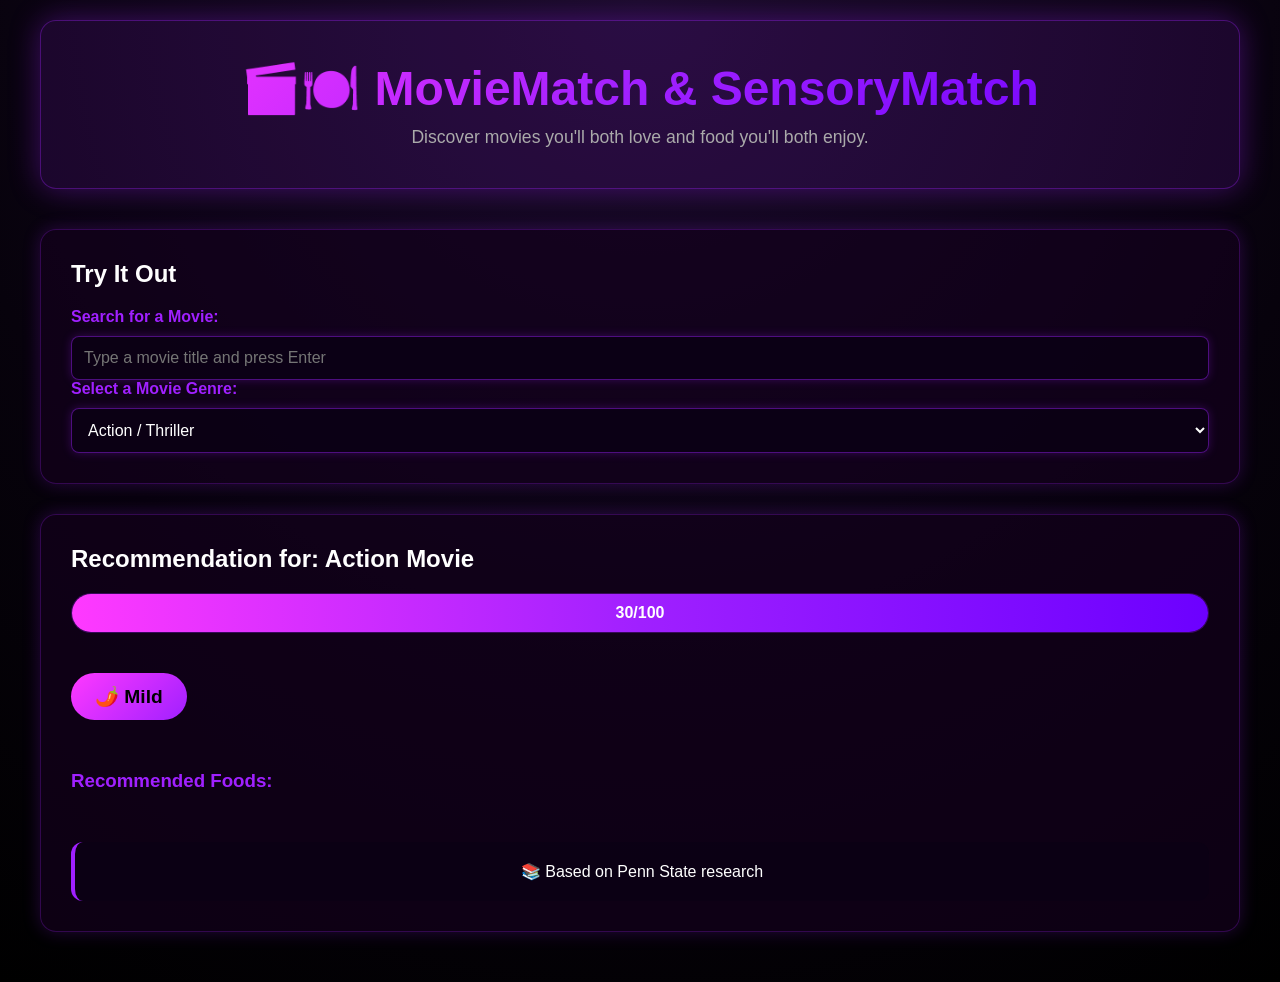
==== index.html @ 36aa2482 "Update index.html" ====
<!DOCTYPE html>
<html lang="en">
<head>
  <meta charset="UTF-8" />
  <meta name="viewport" content="width=device-width, initial-scale=1.0" />
  <title>MovieMatch Food Pairing - Live Demo</title>

  <style>
    :root {
      --accent: #a020ff;
      --accent2: #ff39ff;
      --bg1: #07020c;
      --bg2: #1a0b2a;
    }

    * {
      margin: 0;
      padding: 0;
      box-sizing: border-box;
    }

    body {
      font-family: 'Segoe UI', Tahoma, Geneva, Verdana, sans-serif;
      background: radial-gradient(circle at top, var(--bg2) 0%, var(--bg1) 60%, #000 100%);
      color: #fff;
      padding: 20px;
      min-height: 100vh;
    }

    .container {
      max-width: 1200px;
      margin: 0 auto;
    }

    header {
      text-align: center;
      margin-bottom: 40px;
      padding: 40px 20px;
      background: rgba(160, 32, 255, 0.12);
      border-radius: 16px;
      border: 1px solid rgba(160, 32, 255, 0.35);
      box-shadow: 0 0 30px rgba(160, 32, 255, 0.35);
    }

    h1 {
      font-size: 3rem;
      margin-bottom: 10px;
      background: linear-gradient(135deg, var(--accent2) 0%, var(--accent) 50%, #6c00ff 100%);
      -webkit-background-clip: text;
      -webkit-text-fill-color: transparent;
    }

    .subtitle {
      color: #aaa;
      font-size: 1.1rem;
    }

    .demo-section {
      background: rgba(20, 0, 30, 0.65);
      border-radius: 16px;
      padding: 30px;
      margin-bottom: 30px;
      border: 1px solid rgba(160, 32, 255, 0.25);
      box-shadow: 0 0 18px rgba(160, 32, 255, 0.22);
    }

    label {
      display: block;
      margin-bottom: 10px;
      color: var(--accent);
      font-weight: 600;
    }

    select, input {
      width: 100%;
      padding: 12px;
      background: rgba(10, 0, 20, 0.8);
      border: 1px solid rgba(160, 32, 255, 0.45);
      border-radius: 8px;
      color: #fff;
      font-size: 1rem;
      box-shadow: 0 0 10px rgba(160, 32, 255, 0.25);
    }

    select:focus, input:focus {
      outline: none;
      border-color: var(--accent);
      box-shadow: 0 0 16px rgba(160, 32, 255, 0.35);
    }

    .food-grid {
      display: grid;
      grid-template-columns: repeat(auto-fit, minmax(250px, 1fr));
      gap: 20px;
      margin-top: 20px;
    }

    .food-card {
      background: rgba(10, 0, 20, 0.65);
      padding: 20px;
      border-radius: 12px;
      border: 1px solid rgba(160, 32, 255, 0.35);
    }

    .food-card h3 {
      color: var(--accent);
      font-size: 0.9rem;
      text-transform: uppercase;
      margin-bottom: 12px;
      letter-spacing: 1px;
    }

    .food-card li {
      color: #ddd;
      padding: 8px 0;
      border-bottom: 1px solid rgba(160, 32, 255, 0.15);
    }

    .food-card li:last-child {
      border-bottom: none;
    }

    .arousal-bar-container {
      background: rgba(10, 0, 20, 0.8);
      height: 40px;
      border-radius: 20px;
      overflow: hidden;
      margin: 20px 0;
      border: 1px solid rgba(160, 32, 255, 0.3);
    }

    .arousal-bar {
      height: 100%;
      background: linear-gradient(90deg, var(--accent2) 0%, var(--accent) 50%, #6c00ff 100%);
      transition: width 0.8s;
      display: flex;
      align-items: center;
      justify-content: center;
      font-weight: bold;
    }

    .spice-level {
      display: inline-block;
      padding: 12px 24px;
      background: linear-gradient(135deg, var(--accent2) 0%, var(--accent) 100%);
      color: #000;
      border-radius: 24px;
      font-weight: 700;
      font-size: 1.2rem;
      margin: 20px 0;
    }

    .research-badge {
      background: rgba(10, 0, 20, 0.65);
      padding: 20px;
      border-radius: 12px;
      margin-top: 30px;
      text-align: center;
      border-left: 4px solid var(--accent);
    }

    .research-badge a {
      color: var(--accent);
      text-decoration: none;
      font-weight: 600;
    }
  </style>
</head>

<body>
  <div class="container">
    <header>
      <h1>🎬🍽️ MovieMatch & SensoryMatch</h1>
      <p class="subtitle">Discover movies you'll both love and food you'll both enjoy.</p>
    </header>

    <div class="demo-section">
      <h2 style="margin-bottom: 20px;">Try It Out</h2>

      <div class="movie-input">
        <label>Search for a Movie:</label>
        <input type="text" id="movieSearch" placeholder="Type a movie title and press Enter"
               onkeydown="if (event.key === 'Enter') searchMovie()" />
      </div>

      <div class="movie-input">
        <label>Select a Movie Genre:</label>
        <select id="genreSelect" onchange="updatePairing()">
          <option value="30">Action / Thriller</option>
          <option value="25">Adventure</option>
          <option value="20">Science Fiction</option>
          <option value="15">Comedy</option>
          <option value="10">Fantasy</option>
          <option value="5">Drama</option>
          <option value="0">Romance</option>
        </select>
      </div>
    </div>

    <div class="demo-section">
      <h2 style="margin-bottom: 20px;">Recommendation for: <span id="movieTitle">Action Movie</span></h2>

      <div class="arousal-display">
        <div class="arousal-bar-container">
          <div class="arousal-bar" id="arousalBar">
            <span id="arousalText">30/100</span>
          </div>
        </div>
        <div class="spice-level" id="spiceLevel">🌶️ Mild</div>
      </div>

      <h3 style="margin: 30px 0 20px 0; color: var(--accent);">Recommended Foods:</h3>
      <div class="food-grid" id="foodGrid"></div>

      <div class="research-badge">
        <p>
          📚 Based on Penn State research
        </p>
      </div>
    </div>
  </div>

  <script src="sensoryPairing.js"></script>

  <script>
    async function searchMovie() {
      const query = document.getElementById("movieSearch").value.trim();
      if (!query) return;

      const url = `https://www.omdbapi.com/?t=${encodeURIComponent(query)}&apikey=598543d`;

      try {
        const res = await fetch(url);
        const data = await res.json();

        if (data.Response === "False") {
          alert("Movie not found");
          return;
        }

        const arousalScore = inferArousalFromMovie(data);
        displayPairing(data.Title, arousalScore);
      } catch (err) {
        console.error(err);
        alert("Error fetching movie data (likely CORS / file://). Please run via Live Server.");
        // fallback
        updatePairing();
      }
    }

    function inferArousalFromMovie(movie) {
      let score = 20;
      const genres = movie.Genre || "";

      if (genres.includes("Action")) score += 30;
      if (genres.includes("Thriller")) score += 25;
      if (genres.includes("Horror")) score += 35;
      if (genres.includes("Sci-Fi")) score += 20;
      if (genres.includes("Comedy")) score += 10;
      if (genres.includes("Romance")) score -= 10;
      if (genres.includes("Drama")) score -= 5;

      const rating = parseFloat(movie.imdbRating);
      if (!isNaN(rating)) score += rating * 2;

      return Math.max(0, Math.min(100, Math.round(score)));
    }

    function updatePairing() {
      const genreScore = parseInt(document.getElementById('genreSelect').value);
      const arousalScore = genreScore + Math.floor(Math.random() * 20) + 10;
      displayPairing('Selected Movie', arousalScore);
    }

    function setMovie(title, score) {
      displayPairing(title, score);
    }

    function displayPairing(title, arousalScore) {
      arousalScore = Math.max(0, Math.min(100, arousalScore));
      const pairing = getSensoryPairing(arousalScore);

      document.getElementById('movieTitle').textContent = title;

      const bar = document.getElementById('arousalBar');
      const text = document.getElementById('arousalText');
      bar.style.width = arousalScore + '%';
      text.textContent = arousalScore + '/100';

      document.getElementById('spiceLevel').innerHTML =
        pairing.emoji + ' ' + pairing.name;

      const foodGrid = document.getElementById('foodGrid');
      foodGrid.innerHTML = '';

      for (const [cuisine, dishes] of Object.entries(pairing.cuisines)) {
        const card = document.createElement('div');
        card.className = 'food-card';
        card.innerHTML = `
          <h3>${cuisine}</h3>
          <ul>
            ${dishes.map(dish => `<li>${dish}</li>`).join('')}
          </ul>
        `;
        foodGrid.appendChild(card);
      }
    }

    displayPairing('Action Movie', 30);
  </script>
</body>
</html>
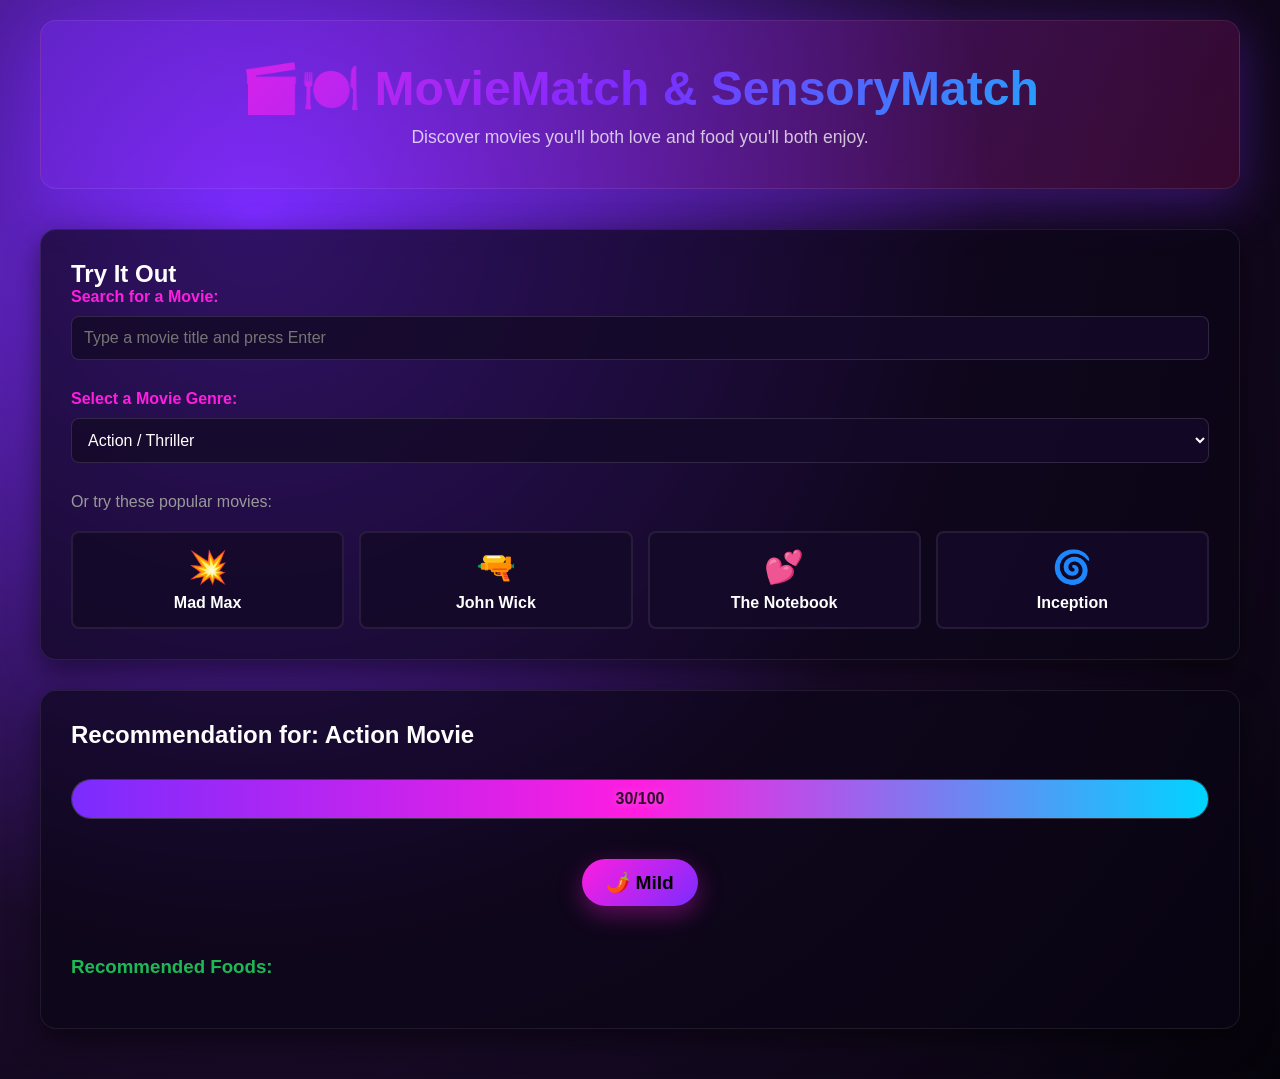
==== commit 586999e4: "Update index.html" ====
--- a/index.html
+++ b/index.html
@@ -1,312 +1,356 @@
 <!DOCTYPE html>
 <html lang="en">
 <head>
-  <meta charset="UTF-8" />
-  <meta name="viewport" content="width=device-width, initial-scale=1.0" />
-  <title>MovieMatch Food Pairing - Live Demo</title>
-
-  <style>
-    :root {
-      --accent: #a020ff;
-      --accent2: #ff39ff;
-      --bg1: #07020c;
-      --bg2: #1a0b2a;
-    }
-
-    * {
-      margin: 0;
-      padding: 0;
-      box-sizing: border-box;
-    }
-
-    body {
-      font-family: 'Segoe UI', Tahoma, Geneva, Verdana, sans-serif;
-      background: radial-gradient(circle at top, var(--bg2) 0%, var(--bg1) 60%, #000 100%);
-      color: #fff;
-      padding: 20px;
-      min-height: 100vh;
-    }
-
-    .container {
-      max-width: 1200px;
-      margin: 0 auto;
-    }
-
-    header {
-      text-align: center;
-      margin-bottom: 40px;
-      padding: 40px 20px;
-      background: rgba(160, 32, 255, 0.12);
-      border-radius: 16px;
-      border: 1px solid rgba(160, 32, 255, 0.35);
-      box-shadow: 0 0 30px rgba(160, 32, 255, 0.35);
-    }
-
-    h1 {
-      font-size: 3rem;
-      margin-bottom: 10px;
-      background: linear-gradient(135deg, var(--accent2) 0%, var(--accent) 50%, #6c00ff 100%);
-      -webkit-background-clip: text;
-      -webkit-text-fill-color: transparent;
-    }
-
-    .subtitle {
-      color: #aaa;
-      font-size: 1.1rem;
-    }
-
-    .demo-section {
-      background: rgba(20, 0, 30, 0.65);
-      border-radius: 16px;
-      padding: 30px;
-      margin-bottom: 30px;
-      border: 1px solid rgba(160, 32, 255, 0.25);
-      box-shadow: 0 0 18px rgba(160, 32, 255, 0.22);
-    }
-
-    label {
-      display: block;
-      margin-bottom: 10px;
-      color: var(--accent);
-      font-weight: 600;
-    }
-
-    select, input {
-      width: 100%;
-      padding: 12px;
-      background: rgba(10, 0, 20, 0.8);
-      border: 1px solid rgba(160, 32, 255, 0.45);
-      border-radius: 8px;
-      color: #fff;
-      font-size: 1rem;
-      box-shadow: 0 0 10px rgba(160, 32, 255, 0.25);
-    }
-
-    select:focus, input:focus {
-      outline: none;
-      border-color: var(--accent);
-      box-shadow: 0 0 16px rgba(160, 32, 255, 0.35);
-    }
-
-    .food-grid {
-      display: grid;
-      grid-template-columns: repeat(auto-fit, minmax(250px, 1fr));
-      gap: 20px;
-      margin-top: 20px;
-    }
-
-    .food-card {
-      background: rgba(10, 0, 20, 0.65);
-      padding: 20px;
-      border-radius: 12px;
-      border: 1px solid rgba(160, 32, 255, 0.35);
-    }
-
-    .food-card h3 {
-      color: var(--accent);
-      font-size: 0.9rem;
-      text-transform: uppercase;
-      margin-bottom: 12px;
-      letter-spacing: 1px;
-    }
-
-    .food-card li {
-      color: #ddd;
-      padding: 8px 0;
-      border-bottom: 1px solid rgba(160, 32, 255, 0.15);
-    }
-
-    .food-card li:last-child {
-      border-bottom: none;
-    }
-
-    .arousal-bar-container {
-      background: rgba(10, 0, 20, 0.8);
-      height: 40px;
-      border-radius: 20px;
-      overflow: hidden;
-      margin: 20px 0;
-      border: 1px solid rgba(160, 32, 255, 0.3);
-    }
-
-    .arousal-bar {
-      height: 100%;
-      background: linear-gradient(90deg, var(--accent2) 0%, var(--accent) 50%, #6c00ff 100%);
-      transition: width 0.8s;
-      display: flex;
-      align-items: center;
-      justify-content: center;
-      font-weight: bold;
-    }
-
-    .spice-level {
-      display: inline-block;
-      padding: 12px 24px;
-      background: linear-gradient(135deg, var(--accent2) 0%, var(--accent) 100%);
-      color: #000;
-      border-radius: 24px;
-      font-weight: 700;
-      font-size: 1.2rem;
-      margin: 20px 0;
-    }
-
-    .research-badge {
-      background: rgba(10, 0, 20, 0.65);
-      padding: 20px;
-      border-radius: 12px;
-      margin-top: 30px;
-      text-align: center;
-      border-left: 4px solid var(--accent);
-    }
-
-    .research-badge a {
-      color: var(--accent);
-      text-decoration: none;
-      font-weight: 600;
-    }
-  </style>
+<meta charset="UTF-8">
+<meta name="viewport" content="width=device-width, initial-scale=1.0">
+<title>MovieMatch Food Pairing - Live Demo</title>
+<style>
+* {
+  margin: 0;
+  padding: 0;
+  box-sizing: border-box;
+}
+
+body {
+  font-family: 'Segoe UI', Tahoma, Geneva, Verdana, sans-serif;
+  background: radial-gradient(circle at 20% 20%, #7b2cff 0%, #1a0b2a 55%, #05030a 100%);
+  color: #fff;
+  padding: 20px;
+  min-height: 100vh;
+}
+
+.container {
+  max-width: 1200px;
+  margin: 0 auto;
+}
+
+header {
+  text-align: center;
+  margin-bottom: 40px;
+  padding: 40px 20px;
+  background: linear-gradient(135deg, rgba(123, 44, 255, 0.35), rgba(255, 20, 147, 0.15));
+  border-radius: 16px;
+  border: 1px solid rgba(255, 255, 255, 0.08);
+  box-shadow: 0 12px 50px rgba(123, 44, 255, 0.35);
+}
+
+h1 {
+  font-size: 3rem;
+  margin-bottom: 10px;
+  background: linear-gradient(135deg, #ff1de0 0%, #7b2cff 50%, #00d4ff 100%);
+  -webkit-background-clip: text;
+  -webkit-text-fill-color: transparent;
+  background-clip: text;
+}
+
+.subtitle {
+  color: rgba(255, 255, 255, 0.75);
+  font-size: 1.1rem;
+}
+
+.demo-section {
+  background: rgba(10, 5, 20, 0.65);
+  border-radius: 16px;
+  padding: 30px;
+  margin-bottom: 30px;
+  border: 1px solid rgba(255, 255, 255, 0.08);
+  box-shadow: 0 10px 30px rgba(0, 0, 0, 0.5);
+}
+
+.movie-input {
+  margin-bottom: 30px;
+}
+
+label {
+  display: block;
+  margin-bottom: 10px;
+  color: #ff1de0;
+  font-weight: 700;
+}
+
+select, input {
+  width: 100%;
+  padding: 12px;
+  background: rgba(20, 10, 40, 0.85);
+  border: 1px solid rgba(255, 255, 255, 0.12);
+  border-radius: 8px;
+  color: #fff;
+  font-size: 1rem;
+  outline: none;
+}
+
+select:focus, input:focus {
+  border-color: #ff1de0;
+  box-shadow: 0 0 12px rgba(255, 29, 224, 0.45);
+}
+
+.arousal-display {
+  margin: 30px 0;
+  text-align: center;
+}
+
+.arousal-bar-container {
+  background: rgba(255, 255, 255, 0.08);
+  height: 40px;
+  border-radius: 20px;
+  overflow: hidden;
+  margin: 20px 0;
+  border: 1px solid rgba(255, 255, 255, 0.12);
+}
+
+.arousal-bar {
+  height: 100%;
+  background: linear-gradient(90deg, #7b2cff 0%, #ff1de0 50%, #00d4ff 100%);
+  transition: width 0.8s cubic-bezier(0.4, 0, 0.2, 1);
+  display: flex;
+  align-items: center;
+  justify-content: center;
+  font-weight: bold;
+  color: rgba(0, 0, 0, 0.8);
+  text-shadow: 0 0 10px rgba(255, 255, 255, 0.25);
+}
+
+.spice-level {
+  display: inline-block;
+  padding: 12px 24px;
+  background: linear-gradient(135deg, #ff1de0 0%, #7b2cff 100%);
+  color: #000;
+  border-radius: 24px;
+  font-weight: 800;
+  font-size: 1.2rem;
+  margin: 20px 0;
+  box-shadow: 0 8px 25px rgba(255, 29, 224, 0.35);
+}
+
+.food-grid {
+  display: grid;
+  grid-template-columns: repeat(auto-fit, minmax(250px, 1fr));
+  gap: 20px;
+  margin-top: 20px;
+}
+
+.food-card {
+  background: rgba(20, 10, 40, 0.85);
+  padding: 20px;
+  border-radius: 12px;
+  border: 1px solid rgba(255, 255, 255, 0.12);
+  transition: transform 0.2s, border-color 0.2s, box-shadow 0.2s;
+}
+
+.food-card:hover {
+  transform: translateY(-4px);
+  border-color: #ff1de0;
+  box-shadow: 0 10px 30px rgba(255, 29, 224, 0.25);
+}
+
+.food-card h3 {
+  color: #ff1de0;
+  font-size: 0.9rem;
+  text-transform: uppercase;
+  margin-bottom: 12px;
+  letter-spacing: 1px;
+}
+
+.food-card li {
+  padding: 8px 0;
+  border-bottom: 1px solid rgba(255, 255, 255, 0.08);
+  color: #ddd;
+}
+
+.food-card li:last-child {
+  border-bottom: none;
+}
+
+.research-badge {
+  background: rgba(20, 10, 40, 0.75);
+  padding: 20px;
+  border-radius: 12px;
+  margin-top: 30px;
+  text-align: center;
+  border-left: 4px solid #ff1de0;
+}
+
+.research-badge p {
+  color: rgba(255, 255, 255, 0.75);
+  font-size: 0.9rem;
+  font-style: italic;
+}
+
+.research-badge a {
+  color: #00d4ff;
+  text-decoration: none;
+  font-weight: 700;
+}
+
+.research-badge a:hover {
+  text-decoration: underline;
+}
+
+.example-movies {
+  display: grid;
+  grid-template-columns: repeat(auto-fit, minmax(150px, 1fr));
+  gap: 15px;
+  margin-top: 20px;
+}
+
+.example-movie {
+  background: rgba(20, 10, 40, 0.85);
+  padding: 15px;
+  border-radius: 8px;
+  text-align: center;
+  cursor: pointer;
+  transition: all 0.2s;
+  border: 2px solid rgba(255, 255, 255, 0.08);
+}
+
+.example-movie:hover {
+  border-color: #ff1de0;
+  transform: scale(1.05);
+}
+
+.example-movie .emoji {
+  font-size: 2rem;
+  display: block;
+  margin-bottom: 8px;
+}
+
+@media (max-width: 768px) {
+  h1 {
+    font-size: 2rem;
+  }
+  .food-grid {
+    grid-template-columns: 1fr;
+  }
+}
+
+</style>
 </head>
-
 <body>
-  <div class="container">
-    <header>
-      <h1>🎬🍽️ MovieMatch & SensoryMatch</h1>
-      <p class="subtitle">Discover movies you'll both love and food you'll both enjoy.</p>
-    </header>
-
-    <div class="demo-section">
-      <h2 style="margin-bottom: 20px;">Try It Out</h2>
-
-      <div class="movie-input">
-        <label>Search for a Movie:</label>
-        <input type="text" id="movieSearch" placeholder="Type a movie title and press Enter"
-               onkeydown="if (event.key === 'Enter') searchMovie()" />
-      </div>
-
-      <div class="movie-input">
-        <label>Select a Movie Genre:</label>
-        <select id="genreSelect" onchange="updatePairing()">
-          <option value="30">Action / Thriller</option>
-          <option value="25">Adventure</option>
-          <option value="20">Science Fiction</option>
-          <option value="15">Comedy</option>
-          <option value="10">Fantasy</option>
-          <option value="5">Drama</option>
-          <option value="0">Romance</option>
-        </select>
-      </div>
+<div class="container">
+  <header>
+    <h1>🎬🍽️ MovieMatch & SensoryMatch</h1>
+    <p class="subtitle">Discover movies you'll both love and food you'll both enjoy.</p>
+  </header>
+
+  <div class="demo-section">
+    <h2>Try It Out</h2>
+
+    <!-- MOVIE SEARCH -->
+    <div class="movie-input">
+      <label>Search for a Movie:</label>
+      <input type="text" id="movieSearch"
+        placeholder="Type a movie title and press Enter"
+        onkeydown="if (event.key === 'Enter') searchMovie()"
+      />
     </div>
 
-    <div class="demo-section">
-      <h2 style="margin-bottom: 20px;">Recommendation for: <span id="movieTitle">Action Movie</span></h2>
-
-      <div class="arousal-display">
-        <div class="arousal-bar-container">
-          <div class="arousal-bar" id="arousalBar">
-            <span id="arousalText">30/100</span>
-          </div>
-        </div>
-        <div class="spice-level" id="spiceLevel">🌶️ Mild</div>
-      </div>
-
-      <h3 style="margin: 30px 0 20px 0; color: var(--accent);">Recommended Foods:</h3>
-      <div class="food-grid" id="foodGrid"></div>
-
-      <div class="research-badge">
-        <p>
-          📚 Based on Penn State research
-        </p>
+    <div class="movie-input">
+      <label>Select a Movie Genre:</label>
+      <select id="genreSelect" onchange="updatePairing()">
+        <option value="30">Action / Thriller</option>
+        <option value="25">Adventure</option>
+        <option value="20">Science Fiction</option>
+        <option value="15">Comedy</option>
+        <option value="10">Fantasy</option>
+        <option value="5">Drama</option>
+        <option value="0">Romance</option>
+      </select>
+    </div>
+
+    <p style="color:#999;">Or try these popular movies:</p>
+    <div class="example-movies">
+      <div class="example-movie" onclick="setMovie('Mad Max: Fury Road', 92)">
+        <span class="emoji">💥</span><strong>Mad Max</strong>
+      </div>
+      <div class="example-movie" onclick="setMovie('John Wick', 82)">
+        <span class="emoji">🔫</span><strong>John Wick</strong>
+      </div>
+      <div class="example-movie" onclick="setMovie('The Notebook', 8)">
+        <span class="emoji">💕</span><strong>The Notebook</strong>
+      </div>
+      <div class="example-movie" onclick="setMovie('Inception', 65)">
+        <span class="emoji">🌀</span><strong>Inception</strong>
       </div>
     </div>
   </div>
 
-  <script src="sensoryPairing.js"></script>
-
-  <script>
-    async function searchMovie() {
-      const query = document.getElementById("movieSearch").value.trim();
-      if (!query) return;
-
-      const url = `https://www.omdbapi.com/?t=${encodeURIComponent(query)}&apikey=598543d`;
-
-      try {
-        const res = await fetch(url);
-        const data = await res.json();
-
-        if (data.Response === "False") {
-          alert("Movie not found");
-          return;
-        }
-
-        const arousalScore = inferArousalFromMovie(data);
-        displayPairing(data.Title, arousalScore);
-      } catch (err) {
-        console.error(err);
-        alert("Error fetching movie data (likely CORS / file://). Please run via Live Server.");
-        // fallback
-        updatePairing();
-      }
+  <div class="demo-section">
+    <h2>Recommendation for: <span id="movieTitle">Action Movie</span></h2>
+
+    <div class="arousal-display">
+      <div class="arousal-bar-container">
+        <div class="arousal-bar" id="arousalBar">
+          <span id="arousalText">30/100</span>
+        </div>
+      </div>
+      <div class="spice-level" id="spiceLevel">🌶️ Mild</div>
+    </div>
+
+    <h3 style="color:#1DB954;">Recommended Foods:</h3>
+    <div class="food-grid" id="foodGrid"></div>
+  </div>
+</div>
+
+<!-- Sensory Logic -->
+<script src="sensoryPairing.js"></script>
+
+<script>
+const API_KEY = "598543d";
+
+async function searchMovie() {
+  const query = document.getElementById("movieSearch").value.trim();
+  if (!query) return;
+
+  const url = `https://www.omdbapi.com/?t=${encodeURIComponent(query)}&apikey=${API_KEY}`;
+
+  try {
+    const res = await fetch(url);
+    const data = await res.json();
+
+    if (data.Response === "False") {
+      alert("Movie not found");
+      return;
     }
 
-    function inferArousalFromMovie(movie) {
-      let score = 20;
-      const genres = movie.Genre || "";
-
-      if (genres.includes("Action")) score += 30;
-      if (genres.includes("Thriller")) score += 25;
-      if (genres.includes("Horror")) score += 35;
-      if (genres.includes("Sci-Fi")) score += 20;
-      if (genres.includes("Comedy")) score += 10;
-      if (genres.includes("Romance")) score -= 10;
-      if (genres.includes("Drama")) score -= 5;
-
-      const rating = parseFloat(movie.imdbRating);
-      if (!isNaN(rating)) score += rating * 2;
-
-      return Math.max(0, Math.min(100, Math.round(score)));
-    }
-
-    function updatePairing() {
-      const genreScore = parseInt(document.getElementById('genreSelect').value);
-      const arousalScore = genreScore + Math.floor(Math.random() * 20) + 10;
-      displayPairing('Selected Movie', arousalScore);
-    }
-
-    function setMovie(title, score) {
-      displayPairing(title, score);
-    }
-
-    function displayPairing(title, arousalScore) {
-      arousalScore = Math.max(0, Math.min(100, arousalScore));
-      const pairing = getSensoryPairing(arousalScore);
-
-      document.getElementById('movieTitle').textContent = title;
-
-      const bar = document.getElementById('arousalBar');
-      const text = document.getElementById('arousalText');
-      bar.style.width = arousalScore + '%';
-      text.textContent = arousalScore + '/100';
-
-      document.getElementById('spiceLevel').innerHTML =
-        pairing.emoji + ' ' + pairing.name;
-
-      const foodGrid = document.getElementById('foodGrid');
-      foodGrid.innerHTML = '';
-
-      for (const [cuisine, dishes] of Object.entries(pairing.cuisines)) {
-        const card = document.createElement('div');
-        card.className = 'food-card';
-        card.innerHTML = `
-          <h3>${cuisine}</h3>
-          <ul>
-            ${dishes.map(dish => `<li>${dish}</li>`).join('')}
-          </ul>
-        `;
-        foodGrid.appendChild(card);
-      }
-    }
-
-    displayPairing('Action Movie', 30);
-  </script>
+    const arousalScore = inferArousalFromOMDb(data);
+    displayPairing(data.Title, arousalScore);
+  } catch (err) {
+    console.error(err);
+    alert("Error fetching movie data");
+  }
+}
+
+function inferArousalFromOMDb(movie) {
+  let score = 20;
+  const genres = (movie.Genre || "").split(", ");
+
+  if (genres.includes("Action")) score += 30;
+  if (genres.includes("Thriller")) score += 25;
+  if (genres.includes("Horror")) score += 35;
+  if (genres.includes("Sci-Fi")) score += 20;
+  if (genres.includes("Comedy")) score += 10;
+  if (genres.includes("Romance")) score -= 10;
+  if (genres.includes("Drama")) score -= 5;
+
+  const rating = parseFloat(movie.imdbRating);
+  if (!isNaN(rating)) score += rating * 2;
+
+  return Math.max(0, Math.min(100, Math.round(score)));
+}
+
+// Genre picker
+function updatePairing() {
+  const genreScore = parseInt(document.getElementById('genreSelect').value);
+  const arousalScore = genreScore + Math.floor(Math.random() * 20) + 10;
+  displayPairing('Selected Movie', arousalScore);
+}
+
+function setMovie(title, score) {
+  displayPairing(title, score);
+}
+
+// Default
+displayPairing('Action Movie', 30);
+</script>
 </body>
 </html>
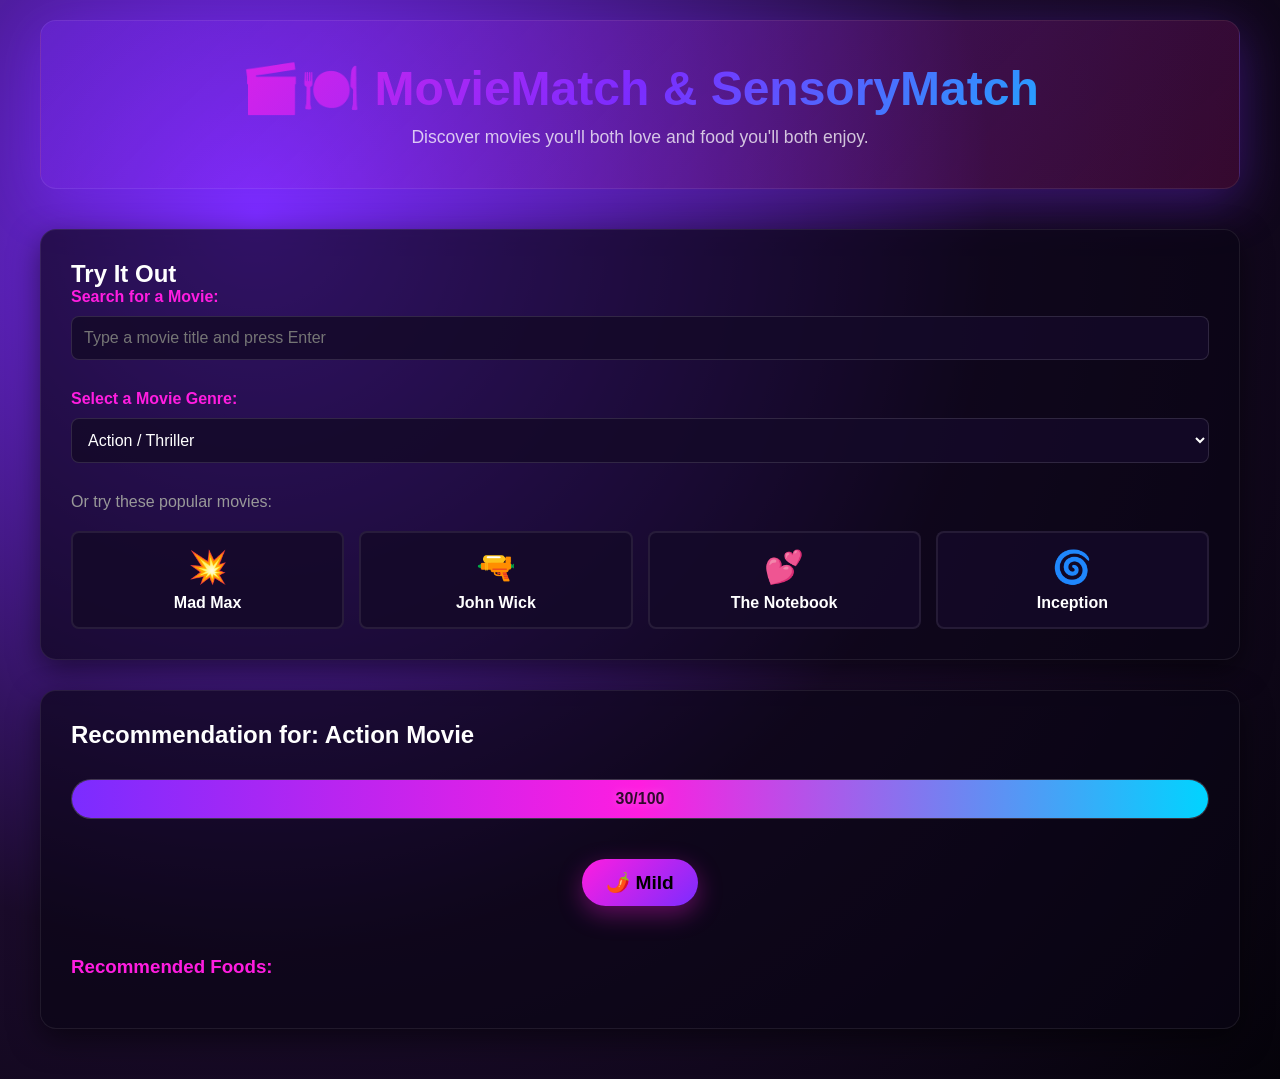
==== commit a4d8fa1a: "Update index.html" ====
--- a/index.html
+++ b/index.html
@@ -4,226 +4,7 @@
 <meta charset="UTF-8">
 <meta name="viewport" content="width=device-width, initial-scale=1.0">
 <title>MovieMatch Food Pairing - Live Demo</title>
-<style>
-* {
-  margin: 0;
-  padding: 0;
-  box-sizing: border-box;
-}
-
-body {
-  font-family: 'Segoe UI', Tahoma, Geneva, Verdana, sans-serif;
-  background: radial-gradient(circle at 20% 20%, #7b2cff 0%, #1a0b2a 55%, #05030a 100%);
-  color: #fff;
-  padding: 20px;
-  min-height: 100vh;
-}
-
-.container {
-  max-width: 1200px;
-  margin: 0 auto;
-}
-
-header {
-  text-align: center;
-  margin-bottom: 40px;
-  padding: 40px 20px;
-  background: linear-gradient(135deg, rgba(123, 44, 255, 0.35), rgba(255, 20, 147, 0.15));
-  border-radius: 16px;
-  border: 1px solid rgba(255, 255, 255, 0.08);
-  box-shadow: 0 12px 50px rgba(123, 44, 255, 0.35);
-}
-
-h1 {
-  font-size: 3rem;
-  margin-bottom: 10px;
-  background: linear-gradient(135deg, #ff1de0 0%, #7b2cff 50%, #00d4ff 100%);
-  -webkit-background-clip: text;
-  -webkit-text-fill-color: transparent;
-  background-clip: text;
-}
-
-.subtitle {
-  color: rgba(255, 255, 255, 0.75);
-  font-size: 1.1rem;
-}
-
-.demo-section {
-  background: rgba(10, 5, 20, 0.65);
-  border-radius: 16px;
-  padding: 30px;
-  margin-bottom: 30px;
-  border: 1px solid rgba(255, 255, 255, 0.08);
-  box-shadow: 0 10px 30px rgba(0, 0, 0, 0.5);
-}
-
-.movie-input {
-  margin-bottom: 30px;
-}
-
-label {
-  display: block;
-  margin-bottom: 10px;
-  color: #ff1de0;
-  font-weight: 700;
-}
-
-select, input {
-  width: 100%;
-  padding: 12px;
-  background: rgba(20, 10, 40, 0.85);
-  border: 1px solid rgba(255, 255, 255, 0.12);
-  border-radius: 8px;
-  color: #fff;
-  font-size: 1rem;
-  outline: none;
-}
-
-select:focus, input:focus {
-  border-color: #ff1de0;
-  box-shadow: 0 0 12px rgba(255, 29, 224, 0.45);
-}
-
-.arousal-display {
-  margin: 30px 0;
-  text-align: center;
-}
-
-.arousal-bar-container {
-  background: rgba(255, 255, 255, 0.08);
-  height: 40px;
-  border-radius: 20px;
-  overflow: hidden;
-  margin: 20px 0;
-  border: 1px solid rgba(255, 255, 255, 0.12);
-}
-
-.arousal-bar {
-  height: 100%;
-  background: linear-gradient(90deg, #7b2cff 0%, #ff1de0 50%, #00d4ff 100%);
-  transition: width 0.8s cubic-bezier(0.4, 0, 0.2, 1);
-  display: flex;
-  align-items: center;
-  justify-content: center;
-  font-weight: bold;
-  color: rgba(0, 0, 0, 0.8);
-  text-shadow: 0 0 10px rgba(255, 255, 255, 0.25);
-}
-
-.spice-level {
-  display: inline-block;
-  padding: 12px 24px;
-  background: linear-gradient(135deg, #ff1de0 0%, #7b2cff 100%);
-  color: #000;
-  border-radius: 24px;
-  font-weight: 800;
-  font-size: 1.2rem;
-  margin: 20px 0;
-  box-shadow: 0 8px 25px rgba(255, 29, 224, 0.35);
-}
-
-.food-grid {
-  display: grid;
-  grid-template-columns: repeat(auto-fit, minmax(250px, 1fr));
-  gap: 20px;
-  margin-top: 20px;
-}
-
-.food-card {
-  background: rgba(20, 10, 40, 0.85);
-  padding: 20px;
-  border-radius: 12px;
-  border: 1px solid rgba(255, 255, 255, 0.12);
-  transition: transform 0.2s, border-color 0.2s, box-shadow 0.2s;
-}
-
-.food-card:hover {
-  transform: translateY(-4px);
-  border-color: #ff1de0;
-  box-shadow: 0 10px 30px rgba(255, 29, 224, 0.25);
-}
-
-.food-card h3 {
-  color: #ff1de0;
-  font-size: 0.9rem;
-  text-transform: uppercase;
-  margin-bottom: 12px;
-  letter-spacing: 1px;
-}
-
-.food-card li {
-  padding: 8px 0;
-  border-bottom: 1px solid rgba(255, 255, 255, 0.08);
-  color: #ddd;
-}
-
-.food-card li:last-child {
-  border-bottom: none;
-}
-
-.research-badge {
-  background: rgba(20, 10, 40, 0.75);
-  padding: 20px;
-  border-radius: 12px;
-  margin-top: 30px;
-  text-align: center;
-  border-left: 4px solid #ff1de0;
-}
-
-.research-badge p {
-  color: rgba(255, 255, 255, 0.75);
-  font-size: 0.9rem;
-  font-style: italic;
-}
-
-.research-badge a {
-  color: #00d4ff;
-  text-decoration: none;
-  font-weight: 700;
-}
-
-.research-badge a:hover {
-  text-decoration: underline;
-}
-
-.example-movies {
-  display: grid;
-  grid-template-columns: repeat(auto-fit, minmax(150px, 1fr));
-  gap: 15px;
-  margin-top: 20px;
-}
-
-.example-movie {
-  background: rgba(20, 10, 40, 0.85);
-  padding: 15px;
-  border-radius: 8px;
-  text-align: center;
-  cursor: pointer;
-  transition: all 0.2s;
-  border: 2px solid rgba(255, 255, 255, 0.08);
-}
-
-.example-movie:hover {
-  border-color: #ff1de0;
-  transform: scale(1.05);
-}
-
-.example-movie .emoji {
-  font-size: 2rem;
-  display: block;
-  margin-bottom: 8px;
-}
-
-@media (max-width: 768px) {
-  h1 {
-    font-size: 2rem;
-  }
-  .food-grid {
-    grid-template-columns: 1fr;
-  }
-}
-
-</style>
+ <link rel="stylesheet" href="sensory-pairing.css" />
 </head>
 <body>
 <div class="container">
@@ -286,7 +67,7 @@
       <div class="spice-level" id="spiceLevel">🌶️ Mild</div>
     </div>
 
-    <h3 style="color:#1DB954;">Recommended Foods:</h3>
+  <h3 style="color:#ff1de0;">Recommended Foods:</h3>
     <div class="food-grid" id="foodGrid"></div>
   </div>
 </div>
@@ -301,7 +82,7 @@
   const query = document.getElementById("movieSearch").value.trim();
   if (!query) return;
 
-  const url = `https://www.omdbapi.com/?t=${encodeURIComponent(query)}&apikey=${API_KEY}`;
+  const url = `https://corsproxy.io/?https://www.omdbapi.com/?t=${encodeURIComponent(query)}&apikey=${API_KEY}`;
 
   try {
     const res = await fetch(url);
--- a/sensory-pairing.css
+++ b/sensory-pairing.css
@@ -0,0 +1,217 @@
+* {
+  margin: 0;
+  padding: 0;
+  box-sizing: border-box;
+}
+
+body {
+  font-family: 'Segoe UI', Tahoma, Geneva, Verdana, sans-serif;
+  background: radial-gradient(circle at 20% 20%, #7b2cff 0%, #1a0b2a 55%, #05030a 100%);
+  color: #fff;
+  padding: 20px;
+  min-height: 100vh;
+}
+
+.container {
+  max-width: 1200px;
+  margin: 0 auto;
+}
+
+header {
+  text-align: center;
+  margin-bottom: 40px;
+  padding: 40px 20px;
+  background: linear-gradient(135deg, rgba(123, 44, 255, 0.35), rgba(255, 20, 147, 0.15));
+  border-radius: 16px;
+  border: 1px solid rgba(255, 255, 255, 0.08);
+  box-shadow: 0 12px 50px rgba(123, 44, 255, 0.35);
+}
+
+h1 {
+  font-size: 3rem;
+  margin-bottom: 10px;
+  background: linear-gradient(135deg, #ff1de0 0%, #7b2cff 50%, #00d4ff 100%);
+  -webkit-background-clip: text;
+  -webkit-text-fill-color: transparent;
+  background-clip: text;
+}
+
+.subtitle {
+  color: rgba(255, 255, 255, 0.75);
+  font-size: 1.1rem;
+}
+
+.demo-section {
+  background: rgba(10, 5, 20, 0.65);
+  border-radius: 16px;
+  padding: 30px;
+  margin-bottom: 30px;
+  border: 1px solid rgba(255, 255, 255, 0.08);
+  box-shadow: 0 10px 30px rgba(0, 0, 0, 0.5);
+}
+
+.movie-input {
+  margin-bottom: 30px;
+}
+
+label {
+  display: block;
+  margin-bottom: 10px;
+  color: #ff1de0;
+  font-weight: 700;
+}
+
+select, input {
+  width: 100%;
+  padding: 12px;
+  background: rgba(20, 10, 40, 0.85);
+  border: 1px solid rgba(255, 255, 255, 0.12);
+  border-radius: 8px;
+  color: #fff;
+  font-size: 1rem;
+  outline: none;
+}
+
+select:focus, input:focus {
+  border-color: #ff1de0;
+  box-shadow: 0 0 12px rgba(255, 29, 224, 0.45);
+}
+
+.arousal-display {
+  margin: 30px 0;
+  text-align: center;
+}
+
+.arousal-bar-container {
+  background: rgba(255, 255, 255, 0.08);
+  height: 40px;
+  border-radius: 20px;
+  overflow: hidden;
+  margin: 20px 0;
+  border: 1px solid rgba(255, 255, 255, 0.12);
+}
+
+.arousal-bar {
+  height: 100%;
+  background: linear-gradient(90deg, #7b2cff 0%, #ff1de0 50%, #00d4ff 100%);
+  transition: width 0.8s cubic-bezier(0.4, 0, 0.2, 1);
+  display: flex;
+  align-items: center;
+  justify-content: center;
+  font-weight: bold;
+  color: rgba(0, 0, 0, 0.8);
+  text-shadow: 0 0 10px rgba(255, 255, 255, 0.25);
+}
+
+.spice-level {
+  display: inline-block;
+  padding: 12px 24px;
+  background: linear-gradient(135deg, #ff1de0 0%, #7b2cff 100%);
+  color: #000;
+  border-radius: 24px;
+  font-weight: 800;
+  font-size: 1.2rem;
+  margin: 20px 0;
+  box-shadow: 0 8px 25px rgba(255, 29, 224, 0.35);
+}
+
+.food-grid {
+  display: grid;
+  grid-template-columns: repeat(auto-fit, minmax(250px, 1fr));
+  gap: 20px;
+  margin-top: 20px;
+}
+
+.food-card {
+  background: rgba(20, 10, 40, 0.85);
+  padding: 20px;
+  border-radius: 12px;
+  border: 1px solid rgba(255, 255, 255, 0.12);
+  transition: transform 0.2s, border-color 0.2s, box-shadow 0.2s;
+}
+
+.food-card:hover {
+  transform: translateY(-4px);
+  border-color: #ff1de0;
+  box-shadow: 0 10px 30px rgba(255, 29, 224, 0.25);
+}
+
+.food-card h3 {
+  color: #ff1de0;
+  font-size: 0.9rem;
+  text-transform: uppercase;
+  margin-bottom: 12px;
+  letter-spacing: 1px;
+}
+
+.food-card li {
+  padding: 8px 0;
+  border-bottom: 1px solid rgba(255, 255, 255, 0.08);
+  color: #ddd;
+}
+
+.food-card li:last-child {
+  border-bottom: none;
+}
+
+.research-badge {
+  background: rgba(20, 10, 40, 0.75);
+  padding: 20px;
+  border-radius: 12px;
+  margin-top: 30px;
+  text-align: center;
+  border-left: 4px solid #ff1de0;
+}
+
+.research-badge p {
+  color: rgba(255, 255, 255, 0.75);
+  font-size: 0.9rem;
+  font-style: italic;
+}
+
+.research-badge a {
+  color: #00d4ff;
+  text-decoration: none;
+  font-weight: 700;
+}
+
+.research-badge a:hover {
+  text-decoration: underline;
+}
+
+.example-movies {
+  display: grid;
+  grid-template-columns: repeat(auto-fit, minmax(150px, 1fr));
+  gap: 15px;
+  margin-top: 20px;
+}
+
+.example-movie {
+  background: rgba(20, 10, 40, 0.85);
+  padding: 15px;
+  border-radius: 8px;
+  text-align: center;
+  cursor: pointer;
+  transition: all 0.2s;
+  border: 2px solid rgba(255, 255, 255, 0.08);
+}
+
+.example-movie:hover {
+  border-color: #ff1de0;
+  transform: scale(1.05);
+}
+
+.example-movie .emoji {
+  font-size: 2rem;
+  display: block;
+  margin-bottom: 8px;
+}
+
+@media (max-width: 768px) {
+  h1 {
+    font-size: 2rem;
+  }
+  .food-grid {
+    grid-template-columns: 1fr;
+  }
+}
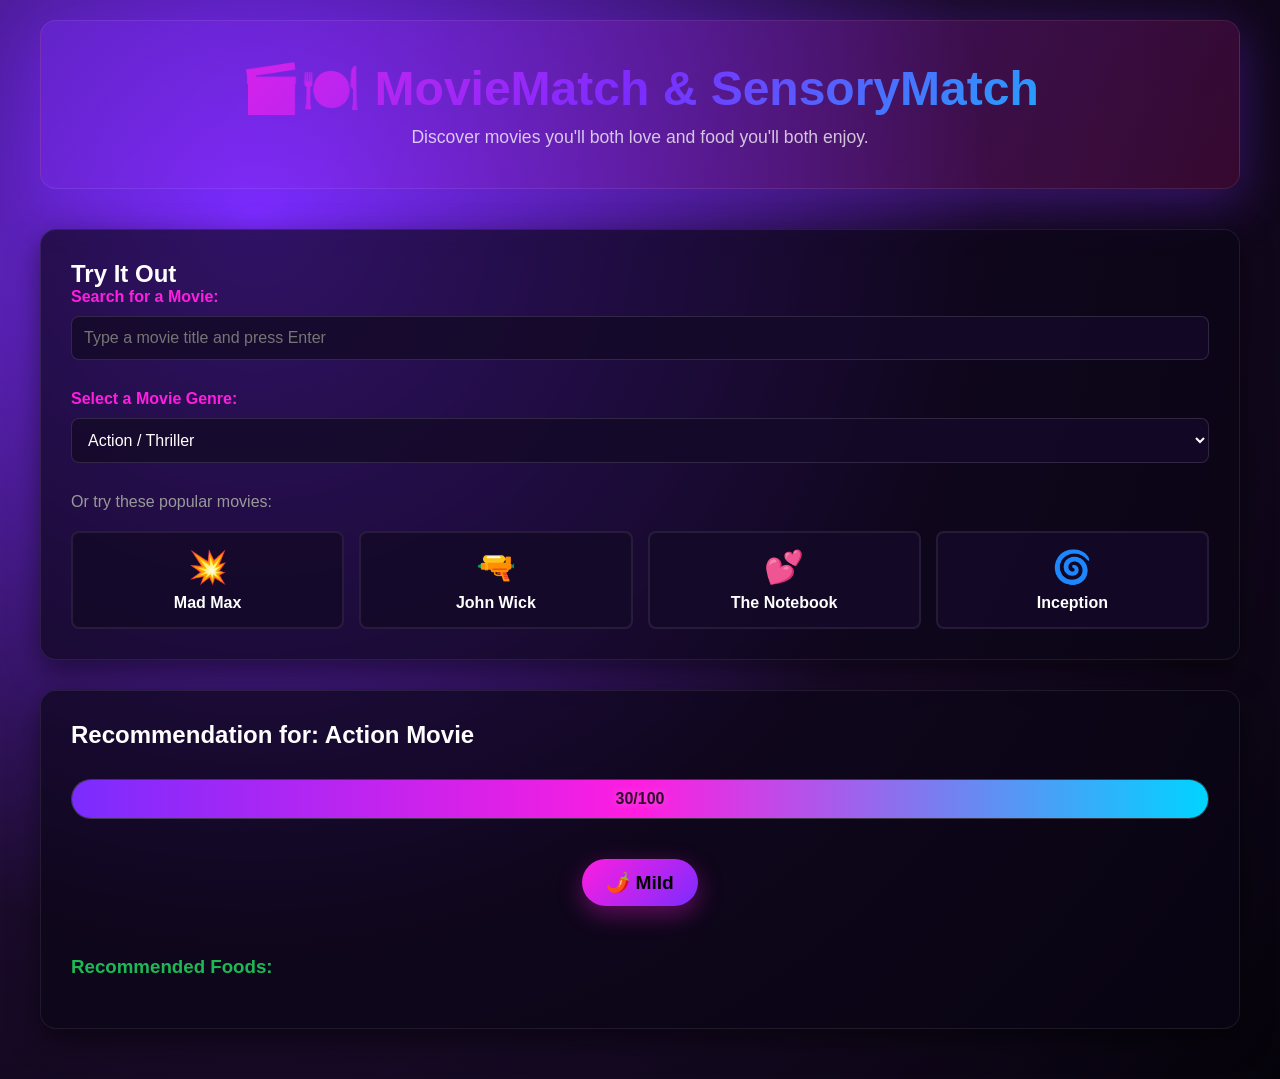
==== commit 61b7fedb: "Update index.html" ====
--- a/index.html
+++ b/index.html
@@ -4,7 +4,7 @@
 <meta charset="UTF-8">
 <meta name="viewport" content="width=device-width, initial-scale=1.0">
 <title>MovieMatch Food Pairing - Live Demo</title>
- <link rel="stylesheet" href="sensory-pairing.css" />
+<link rel="stylesheet" href="sensory-pairing.css" />
 </head>
 <body>
 <div class="container">
@@ -16,7 +16,6 @@
   <div class="demo-section">
     <h2>Try It Out</h2>
 
-    <!-- MOVIE SEARCH -->
     <div class="movie-input">
       <label>Search for a Movie:</label>
       <input type="text" id="movieSearch"
@@ -67,13 +66,13 @@
       <div class="spice-level" id="spiceLevel">🌶️ Mild</div>
     </div>
 
-  <h3 style="color:#ff1de0;">Recommended Foods:</h3>
+    <h3 style="color:#1DB954;">Recommended Foods:</h3>
     <div class="food-grid" id="foodGrid"></div>
   </div>
 </div>
 
 <!-- Sensory Logic -->
-<script src="sensoryPairing.js"></script>
+<script type="module" src="sensoryPairing.js"></script>
 
 <script>
 const API_KEY = "598543d";
@@ -82,7 +81,11 @@
   const query = document.getElementById("movieSearch").value.trim();
   if (!query) return;
 
-  const url = `https://corsproxy.io/?https://www.omdbapi.com/?t=${encodeURIComponent(query)}&apikey=${API_KEY}`;
+  const url =
+    "https://api.allorigins.win/raw?url=" +
+    encodeURIComponent(
+      `https://www.omdbapi.com/?t=${encodeURIComponent(query)}&apikey=${API_KEY}`
+    );
 
   try {
     const res = await fetch(url);
@@ -100,6 +103,7 @@
     alert("Error fetching movie data");
   }
 }
+
 
 function inferArousalFromOMDb(movie) {
   let score = 20;
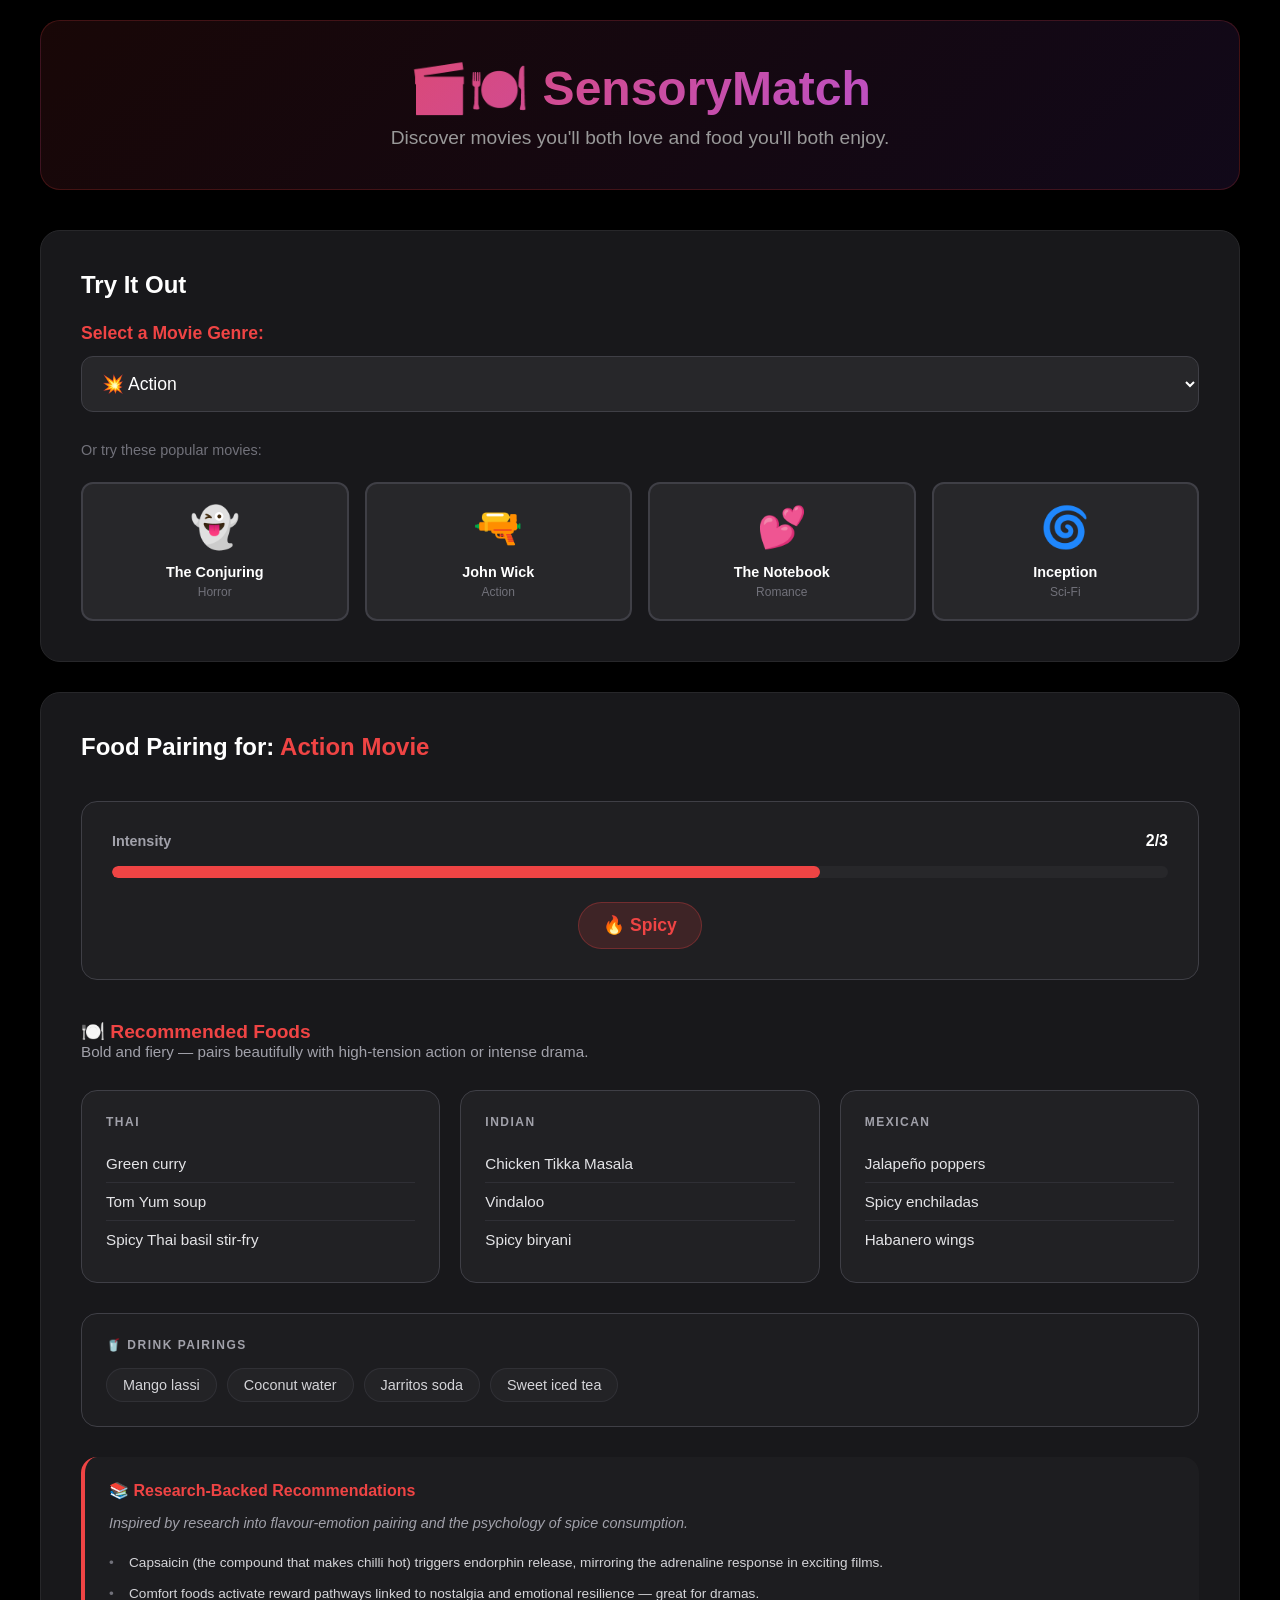
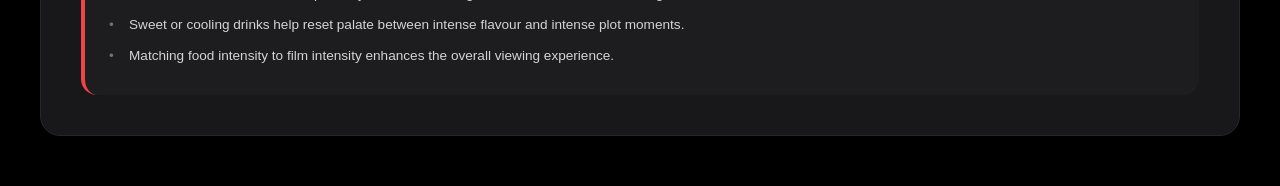
==== commit 1b1bcb49: "Rename sensoryMatch-demo.html to index.html" ====
--- a/index.html
+++ b/index.html
@@ -1,141 +1,566 @@
 <!DOCTYPE html>
 <html lang="en">
 <head>
-<meta charset="UTF-8">
-<meta name="viewport" content="width=device-width, initial-scale=1.0">
-<title>MovieMatch Food Pairing - Live Demo</title>
-<link rel="stylesheet" href="sensory-pairing.css" />
+    <meta charset="UTF-8">
+    <meta name="viewport" content="width=device-width, initial-scale=1.0">
+    <title>SensoryMatch Live Demo</title>
+    <style>
+        * {
+            margin: 0;
+            padding: 0;
+            box-sizing: border-box;
+        }
+
+        body {
+            font-family: -apple-system, BlinkMacSystemFont, 'Segoe UI', Roboto, sans-serif;
+            background: #000;
+            color: #fff;
+            padding: 20px;
+            min-height: 100vh;
+        }
+
+        .container {
+            max-width: 1200px;
+            margin: 0 auto;
+        }
+
+        header {
+            text-align: center;
+            margin-bottom: 40px;
+            padding: 40px 20px;
+            background: linear-gradient(135deg, rgba(239, 68, 68, 0.1) 0%, rgba(168, 85, 247, 0.1) 100%);
+            border-radius: 20px;
+            border: 1px solid rgba(239, 68, 68, 0.2);
+        }
+
+        h1 {
+            font-size: 3rem;
+            margin-bottom: 10px;
+            background: linear-gradient(135deg, #ef4444 0%, #a855f7 100%);
+            -webkit-background-clip: text;
+            -webkit-text-fill-color: transparent;
+            background-clip: text;
+            font-weight: 800;
+        }
+
+        .subtitle {
+            color: #999;
+            font-size: 1.2rem;
+        }
+
+        .demo-section {
+            background: #18181b;
+            border-radius: 20px;
+            padding: 40px;
+            margin-bottom: 30px;
+            border: 1px solid #27272a;
+        }
+
+        .movie-input {
+            margin-bottom: 30px;
+        }
+
+        label {
+            display: block;
+            margin-bottom: 12px;
+            color: #ef4444;
+            font-weight: 700;
+            font-size: 1.1rem;
+        }
+
+        select {
+            width: 100%;
+            padding: 16px;
+            background: #27272a;
+            border: 1px solid #3f3f46;
+            border-radius: 12px;
+            color: #fff;
+            font-size: 1.1rem;
+            cursor: pointer;
+            transition: all 0.2s;
+        }
+
+        select:focus {
+            outline: none;
+            border-color: #ef4444;
+            box-shadow: 0 0 0 3px rgba(239, 68, 68, 0.1);
+        }
+
+        select:hover {
+            border-color: #52525b;
+        }
+
+        .intensity-display {
+            margin: 40px 0;
+            padding: 30px;
+            background: rgba(39, 39, 42, 0.5);
+            border-radius: 16px;
+            border: 1px solid #3f3f46;
+        }
+
+        .intensity-header {
+            display: flex;
+            justify-content: space-between;
+            align-items: center;
+            margin-bottom: 16px;
+        }
+
+        .intensity-label {
+            color: #a1a1aa;
+            font-size: 0.9rem;
+            font-weight: 600;
+        }
+
+        .intensity-value {
+            color: #fff;
+            font-weight: 700;
+        }
+
+        .intensity-bar-container {
+            background: #27272a;
+            height: 12px;
+            border-radius: 6px;
+            overflow: hidden;
+            margin-bottom: 24px;
+        }
+
+        .intensity-bar {
+            height: 100%;
+            transition: width 0.6s cubic-bezier(0.4, 0, 0.2, 1), background 0.6s;
+            border-radius: 6px;
+        }
+
+        .spice-badge {
+            display: inline-flex;
+            align-items: center;
+            gap: 8px;
+            padding: 12px 24px;
+            border-radius: 999px;
+            font-weight: 700;
+            font-size: 1.1rem;
+            transition: all 0.3s;
+        }
+
+        .spice-0 { background: rgba(250, 204, 21, 0.15); color: #facc15; border: 1px solid rgba(250, 204, 21, 0.3); }
+        .spice-1 { background: rgba(251, 146, 60, 0.15); color: #fb923c; border: 1px solid rgba(251, 146, 60, 0.3); }
+        .spice-2 { background: rgba(239, 68, 68, 0.15); color: #ef4444; border: 1px solid rgba(239, 68, 68, 0.3); }
+        .spice-3 { background: rgba(220, 38, 38, 0.2); color: #dc2626; border: 1px solid rgba(220, 38, 38, 0.4); }
+
+        .food-grid {
+            display: grid;
+            grid-template-columns: repeat(auto-fit, minmax(280px, 1fr));
+            gap: 20px;
+            margin-top: 30px;
+        }
+
+        .food-card {
+            background: rgba(39, 39, 42, 0.6);
+            padding: 24px;
+            border-radius: 16px;
+            border: 1px solid #3f3f46;
+            transition: all 0.3s;
+        }
+
+        .food-card:hover {
+            transform: translateY(-4px);
+            border-color: #52525b;
+            box-shadow: 0 8px 24px rgba(0, 0, 0, 0.4);
+        }
+
+        .food-card h3 {
+            color: #a1a1aa;
+            font-size: 0.75rem;
+            text-transform: uppercase;
+            margin-bottom: 16px;
+            letter-spacing: 1.5px;
+            font-weight: 700;
+        }
+
+        .food-card ul {
+            list-style: none;
+        }
+
+        .food-card li {
+            padding: 10px 0;
+            border-bottom: 1px solid rgba(63, 63, 70, 0.5);
+            color: #e4e4e7;
+            font-size: 0.95rem;
+        }
+
+        .food-card li:last-child {
+            border-bottom: none;
+        }
+
+        .drinks-section {
+            margin-top: 30px;
+            padding: 24px;
+            background: rgba(39, 39, 42, 0.4);
+            border-radius: 16px;
+            border: 1px solid #3f3f46;
+        }
+
+        .drinks-section h3 {
+            color: #a1a1aa;
+            font-size: 0.75rem;
+            text-transform: uppercase;
+            margin-bottom: 16px;
+            letter-spacing: 1.5px;
+            font-weight: 700;
+        }
+
+        .drink-tags {
+            display: flex;
+            flex-wrap: wrap;
+            gap: 10px;
+        }
+
+        .drink-tag {
+            background: rgba(39, 39, 42, 0.7);
+            border: 1px solid rgba(63, 63, 70, 0.5);
+            color: #d4d4d8;
+            padding: 8px 16px;
+            border-radius: 999px;
+            font-size: 0.9rem;
+        }
+
+        .research-section {
+            background: rgba(39, 39, 42, 0.4);
+            padding: 24px;
+            border-radius: 16px;
+            margin-top: 30px;
+            border-left: 4px solid #ef4444;
+        }
+
+        .research-section h4 {
+            color: #ef4444;
+            margin-bottom: 12px;
+            font-size: 1rem;
+        }
+
+        .research-section p {
+            color: #a1a1aa;
+            font-size: 0.9rem;
+            line-height: 1.6;
+            margin-bottom: 8px;
+        }
+
+        .research-section ul {
+            list-style: none;
+            margin-top: 12px;
+        }
+
+        .research-section li {
+            color: #d4d4d8;
+            font-size: 0.85rem;
+            padding: 8px 0;
+            padding-left: 20px;
+            position: relative;
+        }
+
+        .research-section li:before {
+            content: "•";
+            position: absolute;
+            left: 0;
+            color: #71717a;
+        }
+
+        .example-movies {
+            display: grid;
+            grid-template-columns: repeat(auto-fit, minmax(140px, 1fr));
+            gap: 16px;
+            margin-top: 24px;
+        }
+
+        .example-movie {
+            background: #27272a;
+            padding: 20px;
+            border-radius: 12px;
+            text-align: center;
+            cursor: pointer;
+            transition: all 0.2s;
+            border: 2px solid #3f3f46;
+        }
+
+        .example-movie:hover {
+            border-color: #ef4444;
+            transform: scale(1.05);
+            box-shadow: 0 4px 16px rgba(239, 68, 68, 0.2);
+        }
+
+        .example-movie .emoji {
+            font-size: 2.5rem;
+            display: block;
+            margin-bottom: 12px;
+        }
+
+        .example-movie strong {
+            color: #fff;
+            font-size: 0.9rem;
+        }
+
+        .example-movie .genre {
+            color: #71717a;
+            font-size: 0.75rem;
+            margin-top: 4px;
+        }
+
+        h2 {
+            color: #fff;
+            font-size: 1.5rem;
+            font-weight: 700;
+        }
+
+        h3 {
+            color: #ef4444;
+            font-size: 1.2rem;
+            font-weight: 700;
+        }
+
+        @media (max-width: 768px) {
+            h1 {
+                font-size: 2rem;
+            }
+            .food-grid {
+                grid-template-columns: 1fr;
+            }
+            .demo-section {
+                padding: 24px;
+            }
+        }
+    </style>
 </head>
 <body>
-<div class="container">
-  <header>
-    <h1>🎬🍽️ MovieMatch & SensoryMatch</h1>
-    <p class="subtitle">Discover movies you'll both love and food you'll both enjoy.</p>
-  </header>
-
-  <div class="demo-section">
-    <h2>Try It Out</h2>
-
-    <div class="movie-input">
-      <label>Search for a Movie:</label>
-      <input type="text" id="movieSearch"
-        placeholder="Type a movie title and press Enter"
-        onkeydown="if (event.key === 'Enter') searchMovie()"
-      />
+    <div class="container">
+        <header>
+            <h1>🎬🍽️ SensoryMatch </h1> <p class="subtitle">Discover movies you'll both love and food you'll both enjoy.</p>
+        </header>
+
+        <div class="demo-section">
+            <h2 style="margin-bottom: 24px;">Try It Out</h2>
+            
+            <div class="movie-input">
+                <label>Select a Movie Genre:</label>
+                <select id="genreSelect" onchange="updatePairing()">
+                    <option value="horror">🎃 Horror</option>
+                    <option value="thriller">🔪 Thriller</option>
+                    <option value="crime">🕵️ Crime</option>
+                    <option value="action" selected>💥 Action</option>
+                    <option value="scifi">🚀 Science Fiction</option>
+                    <option value="adventure">🗺️ Adventure</option>
+                    <option value="fantasy">🐉 Fantasy</option>
+                    <option value="mystery">🔍 Mystery</option>
+                    <option value="drama">🎭 Drama</option>
+                    <option value="comedy">😂 Comedy</option>
+                    <option value="romance">💕 Romance</option>
+                    <option value="family">👨‍👩‍👧‍👦 Family</option>
+                </select>
+            </div>
+
+            <p style="color: #71717a; margin-bottom: 16px; font-size: 0.9rem;">Or try these popular movies:</p>
+            <div class="example-movies">
+                <div class="example-movie" onclick="setMovie('The Conjuring', 'horror')">
+                    <span class="emoji">👻</span>
+                    <strong>The Conjuring</strong>
+                    <div class="genre">Horror</div>
+                </div>
+                <div class="example-movie" onclick="setMovie('John Wick', 'action')">
+                    <span class="emoji">🔫</span>
+                    <strong>John Wick</strong>
+                    <div class="genre">Action</div>
+                </div>
+                <div class="example-movie" onclick="setMovie('The Notebook', 'romance')">
+                    <span class="emoji">💕</span>
+                    <strong>The Notebook</strong>
+                    <div class="genre">Romance</div>
+                </div>
+                <div class="example-movie" onclick="setMovie('Inception', 'scifi')">
+                    <span class="emoji">🌀</span>
+                    <strong>Inception</strong>
+                    <div class="genre">Sci-Fi</div>
+                </div>
+            </div>
+        </div>
+
+        <div class="demo-section">
+            <h2 style="margin-bottom: 30px;">Food Pairing for: <span id="movieTitle" style="color: #ef4444;">Action Movie</span></h2>
+            
+            <div class="intensity-display">
+                <div class="intensity-header">
+                    <span class="intensity-label">Intensity</span>
+                    <span class="intensity-value" id="intensityValue">2/3</span>
+                </div>
+                <div class="intensity-bar-container">
+                    <div class="intensity-bar" id="intensityBar"></div>
+                </div>
+                <div style="text-align: center;">
+                    <span class="spice-badge" id="spiceBadge">🔥 Spicy</span>
+                </div>
+            </div>
+
+            <h3 style="margin: 30px 0 0 0;">🍽️ Recommended Foods</h3>
+            <p style="color: #a1a1aa; margin-bottom: 20px; font-size: 0.95rem;" id="foodDescription"></p>
+            
+            <div class="food-grid" id="foodGrid"></div>
+
+            <div class="drinks-section">
+                <h3>🥤 Drink Pairings</h3>
+                <div class="drink-tags" id="drinkTags"></div>
+            </div>
+
+            <div class="research-section">
+                <h4>📚 Research-Backed Recommendations</h4>
+                <p style="font-style: italic;">Inspired by research into flavour-emotion pairing and the psychology of spice consumption.</p>
+                <ul>
+                    <li>Capsaicin (the compound that makes chilli hot) triggers endorphin release, mirroring the adrenaline response in exciting films.</li>
+                    <li>Comfort foods activate reward pathways linked to nostalgia and emotional resilience — great for dramas.</li>
+                    <li>Sweet or cooling drinks help reset palate between intense flavour and intense plot moments.</li>
+                    <li>Matching food intensity to film intensity enhances the overall viewing experience.</li>
+                </ul>
+            </div>
+        </div>
     </div>
 
-    <div class="movie-input">
-      <label>Select a Movie Genre:</label>
-      <select id="genreSelect" onchange="updatePairing()">
-        <option value="30">Action / Thriller</option>
-        <option value="25">Adventure</option>
-        <option value="20">Science Fiction</option>
-        <option value="15">Comedy</option>
-        <option value="10">Fantasy</option>
-        <option value="5">Drama</option>
-        <option value="0">Romance</option>
-      </select>
-    </div>
-
-    <p style="color:#999;">Or try these popular movies:</p>
-    <div class="example-movies">
-      <div class="example-movie" onclick="setMovie('Mad Max: Fury Road', 92)">
-        <span class="emoji">💥</span><strong>Mad Max</strong>
-      </div>
-      <div class="example-movie" onclick="setMovie('John Wick', 82)">
-        <span class="emoji">🔫</span><strong>John Wick</strong>
-      </div>
-      <div class="example-movie" onclick="setMovie('The Notebook', 8)">
-        <span class="emoji">💕</span><strong>The Notebook</strong>
-      </div>
-      <div class="example-movie" onclick="setMovie('Inception', 65)">
-        <span class="emoji">🌀</span><strong>Inception</strong>
-      </div>
-    </div>
-  </div>
-
-  <div class="demo-section">
-    <h2>Recommendation for: <span id="movieTitle">Action Movie</span></h2>
-
-    <div class="arousal-display">
-      <div class="arousal-bar-container">
-        <div class="arousal-bar" id="arousalBar">
-          <span id="arousalText">30/100</span>
-        </div>
-      </div>
-      <div class="spice-level" id="spiceLevel">🌶️ Mild</div>
-    </div>
-
-    <h3 style="color:#1DB954;">Recommended Foods:</h3>
-    <div class="food-grid" id="foodGrid"></div>
-  </div>
-</div>
-
-<!-- Sensory Logic -->
-<script type="module" src="sensoryPairing.js"></script>
-
-<script>
-const API_KEY = "598543d";
-
-async function searchMovie() {
-  const query = document.getElementById("movieSearch").value.trim();
-  if (!query) return;
-
-  const url =
-    "https://api.allorigins.win/raw?url=" +
-    encodeURIComponent(
-      `https://www.omdbapi.com/?t=${encodeURIComponent(query)}&apikey=${API_KEY}`
-    );
-
-  try {
-    const res = await fetch(url);
-    const data = await res.json();
-
-    if (data.Response === "False") {
-      alert("Movie not found");
-      return;
-    }
-
-    const arousalScore = inferArousalFromOMDb(data);
-    displayPairing(data.Title, arousalScore);
-  } catch (err) {
-    console.error(err);
-    alert("Error fetching movie data");
-  }
-}
-
-
-function inferArousalFromOMDb(movie) {
-  let score = 20;
-  const genres = (movie.Genre || "").split(", ");
-
-  if (genres.includes("Action")) score += 30;
-  if (genres.includes("Thriller")) score += 25;
-  if (genres.includes("Horror")) score += 35;
-  if (genres.includes("Sci-Fi")) score += 20;
-  if (genres.includes("Comedy")) score += 10;
-  if (genres.includes("Romance")) score -= 10;
-  if (genres.includes("Drama")) score -= 5;
-
-  const rating = parseFloat(movie.imdbRating);
-  if (!isNaN(rating)) score += rating * 2;
-
-  return Math.max(0, Math.min(100, Math.round(score)));
-}
-
-// Genre picker
-function updatePairing() {
-  const genreScore = parseInt(document.getElementById('genreSelect').value);
-  const arousalScore = genreScore + Math.floor(Math.random() * 20) + 10;
-  displayPairing('Selected Movie', arousalScore);
-}
-
-function setMovie(title, score) {
-  displayPairing(title, score);
-}
-
-// Default
-displayPairing('Action Movie', 30);
-</script>
+    <script>
+        // FOOD DATA — matches MovieMatch.jsx exactly
+        const FOOD_DATA = {
+            spiceLevels: {
+                0: {
+                    name: "Comfort",
+                    emoji: "🍕",
+                    description: "Warm, familiar favourites that wrap you in cosiness — perfect for feel-good or drama films.",
+                    cuisines: {
+                        American: ["Grilled cheese & tomato soup", "Mac & cheese", "Classic cheeseburger"],
+                        Italian: ["Spaghetti Bolognese", "Chicken Parmigiana", "Lasagna"],
+                        Comfort: ["Shepherd's pie", "Fish & chips", "Banana bread"]
+                    }
+                },
+                1: {
+                    name: "Mild Kick",
+                    emoji: "🌶️",
+                    description: "A gentle warmth that adds depth without overpowering — ideal for adventure or light thrillers.",
+                    cuisines: {
+                        Mexican: ["Chicken tacos with mild salsa", "Quesadillas", "Burrito bowl"],
+                        Asian: ["Teriyaki chicken rice bowl", "Pad Thai (mild)", "Gyoza dumplings"],
+                        Mediterranean: ["Falafel wrap", "Shawarma plate", "Hummus platter"]
+                    }
+                },
+                2: {
+                    name: "Spicy",
+                    emoji: "🔥",
+                    description: "Bold and fiery — pairs beautifully with high-tension action or intense drama.",
+                    cuisines: {
+                        Thai: ["Green curry", "Tom Yum soup", "Spicy Thai basil stir-fry"],
+                        Indian: ["Chicken Tikka Masala", "Vindaloo", "Spicy biryani"],
+                        Mexican: ["Jalapeño poppers", "Spicy enchiladas", "Habanero wings"]
+                    }
+                },
+                3: {
+                    name: "Inferno",
+                    emoji: "💀",
+                    description: "Not for the faint-hearted. Maximum heat for maximum adrenaline — reserved for horror & extreme thrillers.",
+                    cuisines: {
+                        Korean: ["Buldak fire chicken", "Habanero Korean fried chicken", "Spicy tteokbokki"],
+                        Indian: ["Ghost-pepper vindaloo", "Phaal curry", "Naga chicken"],
+                        American: ["Carolina Reaper wings", "Extreme hot sauce challenge", "Fire-roasted jalapeño nachos"]
+                    }
+                }
+            },
+            drinkPairings: {
+                comfort: ["Hot chocolate", "Apple cider", "Vanilla milkshake", "Warm tea"],
+                mild: ["Mango lassi", "Ginger lemonade", "Horchata", "Sparkling water with lime"],
+                spicy: ["Mango lassi", "Coconut water", "Jarritos soda", "Sweet iced tea"],
+                inferno: ["Milk (seriously)", "Coconut water", "Sweet tamarind juice", "Honey lemon water"]
+            }
+        };
+
+        // GENRE INTENSITY MAP — matches MovieMatch.jsx
+        const GENRE_INTENSITY = {
+            horror: 3,
+            thriller: 2,
+            crime: 2,
+            action: 2,
+            scifi: 1,
+            adventure: 1,
+            fantasy: 1,
+            mystery: 1,
+            drama: 0,
+            comedy: 0,
+            romance: 0,
+            family: 0
+        };
+
+        function getSpiceLevelForGenre(genre) {
+            return GENRE_INTENSITY[genre] || 0;
+        }
+
+        function getDrinksForLevel(spiceLevel) {
+            const key = spiceLevel >= 3 ? "inferno" : spiceLevel === 2 ? "spicy" : spiceLevel === 1 ? "mild" : "comfort";
+            return FOOD_DATA.drinkPairings[key];
+        }
+
+        function updatePairing() {
+            const genre = document.getElementById('genreSelect').value;
+            const genreText = document.getElementById('genreSelect').options[document.getElementById('genreSelect').selectedIndex].text;
+            displayPairing(genreText.replace(/[^\w\s]/g, '').trim() + ' Movie', genre);
+        }
+
+        function setMovie(title, genre) {
+            document.getElementById('genreSelect').value = genre;
+            displayPairing(title, genre);
+        }
+
+        function displayPairing(title, genre) {
+            // Get spice level from genre
+            const spiceLevel = getSpiceLevelForGenre(genre);
+            const foodInfo = FOOD_DATA.spiceLevels[spiceLevel];
+            const drinks = getDrinksForLevel(spiceLevel);
+            
+            // Update title
+            document.getElementById('movieTitle').textContent = title;
+            
+            // Update intensity bar (0-3 mapped to percentage)
+            const intensityPercent = Math.round((spiceLevel / 3) * 100);
+            const bar = document.getElementById('intensityBar');
+            const barColors = ['#facc15', '#fb923c', '#ef4444', '#dc2626'];
+            bar.style.width = intensityPercent + '%';
+            bar.style.background = barColors[spiceLevel];
+            
+            // Update intensity value
+            document.getElementById('intensityValue').textContent = spiceLevel + '/3';
+            
+            // Update spice badge
+            const badge = document.getElementById('spiceBadge');
+            badge.textContent = foodInfo.emoji + ' ' + foodInfo.name;
+            badge.className = 'spice-badge spice-' + spiceLevel;
+            
+            // Update description
+            document.getElementById('foodDescription').textContent = foodInfo.description;
+            
+            // Update food grid
+            const foodGrid = document.getElementById('foodGrid');
+            foodGrid.innerHTML = '';
+            
+            for (const [cuisine, dishes] of Object.entries(foodInfo.cuisines)) {
+                const card = document.createElement('div');
+                card.className = 'food-card';
+                card.innerHTML = `
+                    <h3>${cuisine}</h3>
+                    <ul>
+                        ${dishes.map(dish => `<li>${dish}</li>`).join('')}
+                    </ul>
+                `;
+                foodGrid.appendChild(card);
+            }
+            
+            // Update drinks
+            const drinkTags = document.getElementById('drinkTags');
+            drinkTags.innerHTML = drinks.slice(0, 4).map(drink => 
+                `<span class="drink-tag">${drink}</span>`
+            ).join('');
+        }
+
+        // Initialize with Action
+        displayPairing('Action Movie', 'action');
+    </script>
 </body>
 </html>
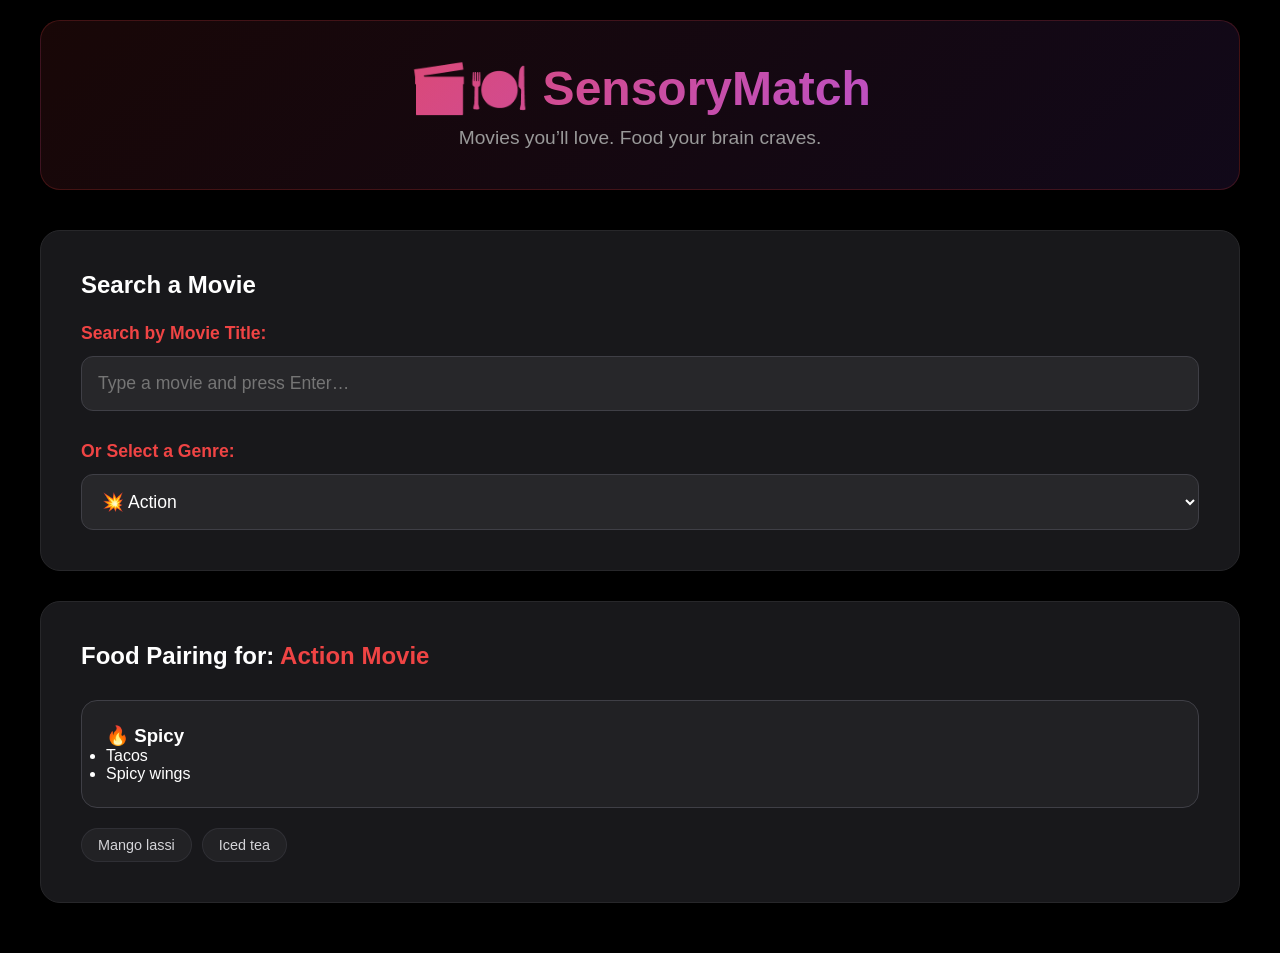
==== commit 63b1aef7: "Update index.html  Keeps everything (styles, layout, logic)  Adds a working OMDb movie search  Use" ====
--- a/index.html
+++ b/index.html
@@ -5,562 +5,200 @@
     <meta name="viewport" content="width=device-width, initial-scale=1.0">
     <title>SensoryMatch Live Demo</title>
     <style>
-        * {
-            margin: 0;
-            padding: 0;
-            box-sizing: border-box;
-        }
-
+        /* --- styles unchanged --- */
+        * { margin: 0; padding: 0; box-sizing: border-box; }
         body {
             font-family: -apple-system, BlinkMacSystemFont, 'Segoe UI', Roboto, sans-serif;
-            background: #000;
-            color: #fff;
-            padding: 20px;
-            min-height: 100vh;
-        }
-
-        .container {
-            max-width: 1200px;
-            margin: 0 auto;
-        }
-
+            background: #000; color: #fff; padding: 20px; min-height: 100vh;
+        }
+        .container { max-width: 1200px; margin: 0 auto; }
         header {
-            text-align: center;
-            margin-bottom: 40px;
-            padding: 40px 20px;
-            background: linear-gradient(135deg, rgba(239, 68, 68, 0.1) 0%, rgba(168, 85, 247, 0.1) 100%);
-            border-radius: 20px;
-            border: 1px solid rgba(239, 68, 68, 0.2);
-        }
-
+            text-align: center; margin-bottom: 40px; padding: 40px 20px;
+            background: linear-gradient(135deg, rgba(239,68,68,.1), rgba(168,85,247,.1));
+            border-radius: 20px; border: 1px solid rgba(239,68,68,.2);
+        }
         h1 {
-            font-size: 3rem;
-            margin-bottom: 10px;
-            background: linear-gradient(135deg, #ef4444 0%, #a855f7 100%);
-            -webkit-background-clip: text;
-            -webkit-text-fill-color: transparent;
-            background-clip: text;
+            font-size: 3rem; margin-bottom: 10px;
+            background: linear-gradient(135deg, #ef4444, #a855f7);
+            -webkit-background-clip: text; -webkit-text-fill-color: transparent;
             font-weight: 800;
         }
-
-        .subtitle {
-            color: #999;
-            font-size: 1.2rem;
-        }
-
+        .subtitle { color: #999; font-size: 1.2rem; }
         .demo-section {
-            background: #18181b;
-            border-radius: 20px;
-            padding: 40px;
-            margin-bottom: 30px;
-            border: 1px solid #27272a;
-        }
-
-        .movie-input {
-            margin-bottom: 30px;
-        }
-
+            background: #18181b; border-radius: 20px;
+            padding: 40px; margin-bottom: 30px; border: 1px solid #27272a;
+        }
+        .movie-input { margin-bottom: 30px; }
         label {
-            display: block;
-            margin-bottom: 12px;
-            color: #ef4444;
-            font-weight: 700;
-            font-size: 1.1rem;
-        }
-
-        select {
-            width: 100%;
-            padding: 16px;
-            background: #27272a;
-            border: 1px solid #3f3f46;
-            border-radius: 12px;
-            color: #fff;
-            font-size: 1.1rem;
-            cursor: pointer;
-            transition: all 0.2s;
-        }
-
-        select:focus {
-            outline: none;
-            border-color: #ef4444;
-            box-shadow: 0 0 0 3px rgba(239, 68, 68, 0.1);
-        }
-
-        select:hover {
-            border-color: #52525b;
-        }
-
-        .intensity-display {
-            margin: 40px 0;
-            padding: 30px;
-            background: rgba(39, 39, 42, 0.5);
-            border-radius: 16px;
-            border: 1px solid #3f3f46;
-        }
-
-        .intensity-header {
-            display: flex;
-            justify-content: space-between;
-            align-items: center;
-            margin-bottom: 16px;
-        }
-
-        .intensity-label {
-            color: #a1a1aa;
-            font-size: 0.9rem;
-            font-weight: 600;
-        }
-
-        .intensity-value {
-            color: #fff;
-            font-weight: 700;
-        }
-
-        .intensity-bar-container {
-            background: #27272a;
-            height: 12px;
-            border-radius: 6px;
-            overflow: hidden;
-            margin-bottom: 24px;
-        }
-
-        .intensity-bar {
-            height: 100%;
-            transition: width 0.6s cubic-bezier(0.4, 0, 0.2, 1), background 0.6s;
-            border-radius: 6px;
-        }
-
-        .spice-badge {
-            display: inline-flex;
-            align-items: center;
-            gap: 8px;
-            padding: 12px 24px;
-            border-radius: 999px;
-            font-weight: 700;
-            font-size: 1.1rem;
-            transition: all 0.3s;
-        }
-
-        .spice-0 { background: rgba(250, 204, 21, 0.15); color: #facc15; border: 1px solid rgba(250, 204, 21, 0.3); }
-        .spice-1 { background: rgba(251, 146, 60, 0.15); color: #fb923c; border: 1px solid rgba(251, 146, 60, 0.3); }
-        .spice-2 { background: rgba(239, 68, 68, 0.15); color: #ef4444; border: 1px solid rgba(239, 68, 68, 0.3); }
-        .spice-3 { background: rgba(220, 38, 38, 0.2); color: #dc2626; border: 1px solid rgba(220, 38, 38, 0.4); }
-
+            display: block; margin-bottom: 12px;
+            color: #ef4444; font-weight: 700; font-size: 1.1rem;
+        }
+        select, input {
+            width: 100%; padding: 16px; background: #27272a;
+            border: 1px solid #3f3f46; border-radius: 12px;
+            color: #fff; font-size: 1.1rem;
+        }
+        .example-movies {
+            display: grid; grid-template-columns: repeat(auto-fit, minmax(140px, 1fr));
+            gap: 16px; margin-top: 24px;
+        }
+        .example-movie {
+            background: #27272a; padding: 20px; border-radius: 12px;
+            text-align: center; cursor: pointer; transition: .2s;
+            border: 2px solid #3f3f46;
+        }
+        .example-movie:hover {
+            border-color: #ef4444; transform: scale(1.05);
+            box-shadow: 0 4px 16px rgba(239,68,68,.2);
+        }
+        .intensity-bar { height: 100%; transition: .6s; border-radius: 6px; }
         .food-grid {
-            display: grid;
-            grid-template-columns: repeat(auto-fit, minmax(280px, 1fr));
-            gap: 20px;
-            margin-top: 30px;
-        }
-
+            display: grid; grid-template-columns: repeat(auto-fit, minmax(280px,1fr));
+            gap: 20px; margin-top: 30px;
+        }
         .food-card {
-            background: rgba(39, 39, 42, 0.6);
-            padding: 24px;
-            border-radius: 16px;
-            border: 1px solid #3f3f46;
-            transition: all 0.3s;
-        }
-
-        .food-card:hover {
-            transform: translateY(-4px);
-            border-color: #52525b;
-            box-shadow: 0 8px 24px rgba(0, 0, 0, 0.4);
-        }
-
-        .food-card h3 {
-            color: #a1a1aa;
-            font-size: 0.75rem;
-            text-transform: uppercase;
-            margin-bottom: 16px;
-            letter-spacing: 1.5px;
-            font-weight: 700;
-        }
-
-        .food-card ul {
-            list-style: none;
-        }
-
-        .food-card li {
-            padding: 10px 0;
-            border-bottom: 1px solid rgba(63, 63, 70, 0.5);
-            color: #e4e4e7;
-            font-size: 0.95rem;
-        }
-
-        .food-card li:last-child {
-            border-bottom: none;
-        }
-
-        .drinks-section {
-            margin-top: 30px;
-            padding: 24px;
-            background: rgba(39, 39, 42, 0.4);
-            border-radius: 16px;
-            border: 1px solid #3f3f46;
-        }
-
-        .drinks-section h3 {
-            color: #a1a1aa;
-            font-size: 0.75rem;
-            text-transform: uppercase;
-            margin-bottom: 16px;
-            letter-spacing: 1.5px;
-            font-weight: 700;
-        }
-
-        .drink-tags {
-            display: flex;
-            flex-wrap: wrap;
-            gap: 10px;
-        }
-
+            background: rgba(39,39,42,.6);
+            padding: 24px; border-radius: 16px; border: 1px solid #3f3f46;
+        }
         .drink-tag {
-            background: rgba(39, 39, 42, 0.7);
-            border: 1px solid rgba(63, 63, 70, 0.5);
-            color: #d4d4d8;
-            padding: 8px 16px;
-            border-radius: 999px;
-            font-size: 0.9rem;
-        }
-
-        .research-section {
-            background: rgba(39, 39, 42, 0.4);
-            padding: 24px;
-            border-radius: 16px;
-            margin-top: 30px;
-            border-left: 4px solid #ef4444;
-        }
-
-        .research-section h4 {
-            color: #ef4444;
-            margin-bottom: 12px;
-            font-size: 1rem;
-        }
-
-        .research-section p {
-            color: #a1a1aa;
-            font-size: 0.9rem;
-            line-height: 1.6;
-            margin-bottom: 8px;
-        }
-
-        .research-section ul {
-            list-style: none;
-            margin-top: 12px;
-        }
-
-        .research-section li {
-            color: #d4d4d8;
-            font-size: 0.85rem;
-            padding: 8px 0;
-            padding-left: 20px;
-            position: relative;
-        }
-
-        .research-section li:before {
-            content: "•";
-            position: absolute;
-            left: 0;
-            color: #71717a;
-        }
-
-        .example-movies {
-            display: grid;
-            grid-template-columns: repeat(auto-fit, minmax(140px, 1fr));
-            gap: 16px;
-            margin-top: 24px;
-        }
-
-        .example-movie {
-            background: #27272a;
-            padding: 20px;
-            border-radius: 12px;
-            text-align: center;
-            cursor: pointer;
-            transition: all 0.2s;
-            border: 2px solid #3f3f46;
-        }
-
-        .example-movie:hover {
-            border-color: #ef4444;
-            transform: scale(1.05);
-            box-shadow: 0 4px 16px rgba(239, 68, 68, 0.2);
-        }
-
-        .example-movie .emoji {
-            font-size: 2.5rem;
-            display: block;
-            margin-bottom: 12px;
-        }
-
-        .example-movie strong {
-            color: #fff;
-            font-size: 0.9rem;
-        }
-
-        .example-movie .genre {
-            color: #71717a;
-            font-size: 0.75rem;
-            margin-top: 4px;
-        }
-
-        h2 {
-            color: #fff;
-            font-size: 1.5rem;
-            font-weight: 700;
-        }
-
-        h3 {
-            color: #ef4444;
-            font-size: 1.2rem;
-            font-weight: 700;
-        }
-
-        @media (max-width: 768px) {
-            h1 {
-                font-size: 2rem;
-            }
-            .food-grid {
-                grid-template-columns: 1fr;
-            }
-            .demo-section {
-                padding: 24px;
-            }
+            background: rgba(39,39,42,.7);
+            border: 1px solid rgba(63,63,70,.5);
+            color: #d4d4d8; padding: 8px 16px;
+            border-radius: 999px; font-size: .9rem;
         }
     </style>
 </head>
+
 <body>
-    <div class="container">
-        <header>
-            <h1>🎬🍽️ SensoryMatch </h1> <p class="subtitle">Discover movies you'll both love and food you'll both enjoy.</p>
-        </header>
-
-        <div class="demo-section">
-            <h2 style="margin-bottom: 24px;">Try It Out</h2>
-            
-            <div class="movie-input">
-                <label>Select a Movie Genre:</label>
-                <select id="genreSelect" onchange="updatePairing()">
-                    <option value="horror">🎃 Horror</option>
-                    <option value="thriller">🔪 Thriller</option>
-                    <option value="crime">🕵️ Crime</option>
-                    <option value="action" selected>💥 Action</option>
-                    <option value="scifi">🚀 Science Fiction</option>
-                    <option value="adventure">🗺️ Adventure</option>
-                    <option value="fantasy">🐉 Fantasy</option>
-                    <option value="mystery">🔍 Mystery</option>
-                    <option value="drama">🎭 Drama</option>
-                    <option value="comedy">😂 Comedy</option>
-                    <option value="romance">💕 Romance</option>
-                    <option value="family">👨‍👩‍👧‍👦 Family</option>
-                </select>
-            </div>
-
-            <p style="color: #71717a; margin-bottom: 16px; font-size: 0.9rem;">Or try these popular movies:</p>
-            <div class="example-movies">
-                <div class="example-movie" onclick="setMovie('The Conjuring', 'horror')">
-                    <span class="emoji">👻</span>
-                    <strong>The Conjuring</strong>
-                    <div class="genre">Horror</div>
-                </div>
-                <div class="example-movie" onclick="setMovie('John Wick', 'action')">
-                    <span class="emoji">🔫</span>
-                    <strong>John Wick</strong>
-                    <div class="genre">Action</div>
-                </div>
-                <div class="example-movie" onclick="setMovie('The Notebook', 'romance')">
-                    <span class="emoji">💕</span>
-                    <strong>The Notebook</strong>
-                    <div class="genre">Romance</div>
-                </div>
-                <div class="example-movie" onclick="setMovie('Inception', 'scifi')">
-                    <span class="emoji">🌀</span>
-                    <strong>Inception</strong>
-                    <div class="genre">Sci-Fi</div>
-                </div>
-            </div>
-        </div>
-
-        <div class="demo-section">
-            <h2 style="margin-bottom: 30px;">Food Pairing for: <span id="movieTitle" style="color: #ef4444;">Action Movie</span></h2>
-            
-            <div class="intensity-display">
-                <div class="intensity-header">
-                    <span class="intensity-label">Intensity</span>
-                    <span class="intensity-value" id="intensityValue">2/3</span>
-                </div>
-                <div class="intensity-bar-container">
-                    <div class="intensity-bar" id="intensityBar"></div>
-                </div>
-                <div style="text-align: center;">
-                    <span class="spice-badge" id="spiceBadge">🔥 Spicy</span>
-                </div>
-            </div>
-
-            <h3 style="margin: 30px 0 0 0;">🍽️ Recommended Foods</h3>
-            <p style="color: #a1a1aa; margin-bottom: 20px; font-size: 0.95rem;" id="foodDescription"></p>
-            
-            <div class="food-grid" id="foodGrid"></div>
-
-            <div class="drinks-section">
-                <h3>🥤 Drink Pairings</h3>
-                <div class="drink-tags" id="drinkTags"></div>
-            </div>
-
-            <div class="research-section">
-                <h4>📚 Research-Backed Recommendations</h4>
-                <p style="font-style: italic;">Inspired by research into flavour-emotion pairing and the psychology of spice consumption.</p>
-                <ul>
-                    <li>Capsaicin (the compound that makes chilli hot) triggers endorphin release, mirroring the adrenaline response in exciting films.</li>
-                    <li>Comfort foods activate reward pathways linked to nostalgia and emotional resilience — great for dramas.</li>
-                    <li>Sweet or cooling drinks help reset palate between intense flavour and intense plot moments.</li>
-                    <li>Matching food intensity to film intensity enhances the overall viewing experience.</li>
-                </ul>
-            </div>
-        </div>
+<div class="container">
+<header>
+    <h1>🎬🍽️ SensoryMatch</h1>
+    <p class="subtitle">Movies you’ll love. Food your brain craves.</p>
+</header>
+
+<div class="demo-section">
+    <h2 style="margin-bottom:24px;">Search a Movie</h2>
+
+    <!-- OMDb SEARCH -->
+    <div class="movie-input">
+        <label>Search by Movie Title:</label>
+        <input
+            id="movieSearch"
+            placeholder="Type a movie and press Enter…"
+            onkeydown="if(event.key==='Enter') searchMovie()"
+        >
     </div>
 
-    <script>
-        // FOOD DATA — matches MovieMatch.jsx exactly
-        const FOOD_DATA = {
-            spiceLevels: {
-                0: {
-                    name: "Comfort",
-                    emoji: "🍕",
-                    description: "Warm, familiar favourites that wrap you in cosiness — perfect for feel-good or drama films.",
-                    cuisines: {
-                        American: ["Grilled cheese & tomato soup", "Mac & cheese", "Classic cheeseburger"],
-                        Italian: ["Spaghetti Bolognese", "Chicken Parmigiana", "Lasagna"],
-                        Comfort: ["Shepherd's pie", "Fish & chips", "Banana bread"]
-                    }
-                },
-                1: {
-                    name: "Mild Kick",
-                    emoji: "🌶️",
-                    description: "A gentle warmth that adds depth without overpowering — ideal for adventure or light thrillers.",
-                    cuisines: {
-                        Mexican: ["Chicken tacos with mild salsa", "Quesadillas", "Burrito bowl"],
-                        Asian: ["Teriyaki chicken rice bowl", "Pad Thai (mild)", "Gyoza dumplings"],
-                        Mediterranean: ["Falafel wrap", "Shawarma plate", "Hummus platter"]
-                    }
-                },
-                2: {
-                    name: "Spicy",
-                    emoji: "🔥",
-                    description: "Bold and fiery — pairs beautifully with high-tension action or intense drama.",
-                    cuisines: {
-                        Thai: ["Green curry", "Tom Yum soup", "Spicy Thai basil stir-fry"],
-                        Indian: ["Chicken Tikka Masala", "Vindaloo", "Spicy biryani"],
-                        Mexican: ["Jalapeño poppers", "Spicy enchiladas", "Habanero wings"]
-                    }
-                },
-                3: {
-                    name: "Inferno",
-                    emoji: "💀",
-                    description: "Not for the faint-hearted. Maximum heat for maximum adrenaline — reserved for horror & extreme thrillers.",
-                    cuisines: {
-                        Korean: ["Buldak fire chicken", "Habanero Korean fried chicken", "Spicy tteokbokki"],
-                        Indian: ["Ghost-pepper vindaloo", "Phaal curry", "Naga chicken"],
-                        American: ["Carolina Reaper wings", "Extreme hot sauce challenge", "Fire-roasted jalapeño nachos"]
-                    }
-                }
-            },
-            drinkPairings: {
-                comfort: ["Hot chocolate", "Apple cider", "Vanilla milkshake", "Warm tea"],
-                mild: ["Mango lassi", "Ginger lemonade", "Horchata", "Sparkling water with lime"],
-                spicy: ["Mango lassi", "Coconut water", "Jarritos soda", "Sweet iced tea"],
-                inferno: ["Milk (seriously)", "Coconut water", "Sweet tamarind juice", "Honey lemon water"]
-            }
-        };
-
-        // GENRE INTENSITY MAP — matches MovieMatch.jsx
-        const GENRE_INTENSITY = {
-            horror: 3,
-            thriller: 2,
-            crime: 2,
-            action: 2,
-            scifi: 1,
-            adventure: 1,
-            fantasy: 1,
-            mystery: 1,
-            drama: 0,
-            comedy: 0,
-            romance: 0,
-            family: 0
-        };
-
-        function getSpiceLevelForGenre(genre) {
-            return GENRE_INTENSITY[genre] || 0;
-        }
-
-        function getDrinksForLevel(spiceLevel) {
-            const key = spiceLevel >= 3 ? "inferno" : spiceLevel === 2 ? "spicy" : spiceLevel === 1 ? "mild" : "comfort";
-            return FOOD_DATA.drinkPairings[key];
-        }
-
-        function updatePairing() {
-            const genre = document.getElementById('genreSelect').value;
-            const genreText = document.getElementById('genreSelect').options[document.getElementById('genreSelect').selectedIndex].text;
-            displayPairing(genreText.replace(/[^\w\s]/g, '').trim() + ' Movie', genre);
-        }
-
-        function setMovie(title, genre) {
-            document.getElementById('genreSelect').value = genre;
-            displayPairing(title, genre);
-        }
-
-        function displayPairing(title, genre) {
-            // Get spice level from genre
-            const spiceLevel = getSpiceLevelForGenre(genre);
-            const foodInfo = FOOD_DATA.spiceLevels[spiceLevel];
-            const drinks = getDrinksForLevel(spiceLevel);
-            
-            // Update title
-            document.getElementById('movieTitle').textContent = title;
-            
-            // Update intensity bar (0-3 mapped to percentage)
-            const intensityPercent = Math.round((spiceLevel / 3) * 100);
-            const bar = document.getElementById('intensityBar');
-            const barColors = ['#facc15', '#fb923c', '#ef4444', '#dc2626'];
-            bar.style.width = intensityPercent + '%';
-            bar.style.background = barColors[spiceLevel];
-            
-            // Update intensity value
-            document.getElementById('intensityValue').textContent = spiceLevel + '/3';
-            
-            // Update spice badge
-            const badge = document.getElementById('spiceBadge');
-            badge.textContent = foodInfo.emoji + ' ' + foodInfo.name;
-            badge.className = 'spice-badge spice-' + spiceLevel;
-            
-            // Update description
-            document.getElementById('foodDescription').textContent = foodInfo.description;
-            
-            // Update food grid
-            const foodGrid = document.getElementById('foodGrid');
-            foodGrid.innerHTML = '';
-            
-            for (const [cuisine, dishes] of Object.entries(foodInfo.cuisines)) {
-                const card = document.createElement('div');
-                card.className = 'food-card';
-                card.innerHTML = `
-                    <h3>${cuisine}</h3>
-                    <ul>
-                        ${dishes.map(dish => `<li>${dish}</li>`).join('')}
-                    </ul>
-                `;
-                foodGrid.appendChild(card);
-            }
-            
-            // Update drinks
-            const drinkTags = document.getElementById('drinkTags');
-            drinkTags.innerHTML = drinks.slice(0, 4).map(drink => 
-                `<span class="drink-tag">${drink}</span>`
-            ).join('');
-        }
-
-        // Initialize with Action
-        displayPairing('Action Movie', 'action');
-    </script>
+    <label>Or Select a Genre:</label>
+    <select id="genreSelect" onchange="updatePairing()">
+        <option value="horror">🎃 Horror</option>
+        <option value="thriller">🔪 Thriller</option>
+        <option value="crime">🕵️ Crime</option>
+        <option value="action" selected>💥 Action</option>
+        <option value="scifi">🚀 Sci-Fi</option>
+        <option value="adventure">🗺️ Adventure</option>
+        <option value="fantasy">🐉 Fantasy</option>
+        <option value="mystery">🔍 Mystery</option>
+        <option value="drama">🎭 Drama</option>
+        <option value="comedy">😂 Comedy</option>
+        <option value="romance">💕 Romance</option>
+        <option value="family">👨‍👩‍👧‍👦 Family</option>
+    </select>
+</div>
+
+<div class="demo-section">
+    <h2>Food Pairing for: <span id="movieTitle" style="color:#ef4444;">Action Movie</span></h2>
+    <div id="foodGrid" class="food-grid"></div>
+    <div id="drinkTags" style="margin-top:20px; display:flex; gap:10px; flex-wrap:wrap;"></div>
+</div>
+</div>
+
+<script>
+/* ---------- CONFIG ---------- */
+const OMDB_API_KEY = "598543d";
+
+/* ---------- DATA ---------- */
+const GENRE_INTENSITY = {
+  horror:3, thriller:2, crime:2, action:2,
+  scifi:1, adventure:1, fantasy:1, mystery:1,
+  drama:0, comedy:0, romance:0, family:0
+};
+
+const FOOD_DATA = {
+  spiceLevels:{
+    0:{name:"Comfort",emoji:"🍕",cuisines:{Comfort:["Mac & cheese","Pizza","Grilled cheese"]}},
+    1:{name:"Mild Kick",emoji:"🌶️",cuisines:{Asian:["Pad Thai","Teriyaki chicken"]}},
+    2:{name:"Spicy",emoji:"🔥",cuisines:{Mexican:["Tacos","Spicy wings"]}},
+    3:{name:"Inferno",emoji:"💀",cuisines:{Korean:["Buldak chicken","Fire noodles"]}}
+  },
+  drinks:{
+    0:["Hot chocolate","Tea"],
+    1:["Ginger ale","Lime soda"],
+    2:["Mango lassi","Iced tea"],
+    3:["Milk","Coconut water"]
+  }
+};
+
+/* ---------- OMDb SEARCH ---------- */
+async function searchMovie() {
+  const q = document.getElementById("movieSearch").value.trim();
+  if (!q) return;
+
+  const url = `https://www.omdbapi.com/?apikey=${OMDB_API_KEY}&t=${encodeURIComponent(q)}`;
+  const res = await fetch(url);
+  const data = await res.json();
+
+  if (data.Response === "False") {
+    alert(data.Error);
+    return;
+  }
+
+  const genre = mapOMDbGenre(data.Genre);
+  displayPairing(data.Title, genre);
+}
+
+function mapOMDbGenre(g="") {
+  g = g.toLowerCase();
+  if (g.includes("horror")) return "horror";
+  if (g.includes("thriller")) return "thriller";
+  if (g.includes("crime")) return "crime";
+  if (g.includes("action")) return "action";
+  if (g.includes("sci-fi")) return "scifi";
+  if (g.includes("adventure")) return "adventure";
+  if (g.includes("fantasy")) return "fantasy";
+  if (g.includes("mystery")) return "mystery";
+  if (g.includes("romance")) return "romance";
+  if (g.includes("comedy")) return "comedy";
+  if (g.includes("family")) return "family";
+  return "drama";
+}
+
+/* ---------- CORE LOGIC ---------- */
+function updatePairing() {
+  const g = genreSelect.value;
+  displayPairing(g + " movie", g);
+}
+
+function displayPairing(title, genre) {
+  const level = GENRE_INTENSITY[genre] || 0;
+  const food = FOOD_DATA.spiceLevels[level];
+  movieTitle.textContent = title;
+
+  foodGrid.innerHTML = "";
+  Object.entries(food.cuisines).forEach(([k,v])=>{
+    foodGrid.innerHTML += `
+      <div class="food-card">
+        <h3>${food.emoji} ${food.name}</h3>
+        <ul>${v.map(d=>`<li>${d}</li>`).join("")}</ul>
+      </div>`;
+  });
+
+  drinkTags.innerHTML = FOOD_DATA.drinks[level]
+    .map(d=>`<span class="drink-tag">${d}</span>`).join("");
+}
+
+/* INIT */
+displayPairing("Action Movie","action");
+</script>
 </body>
 </html>
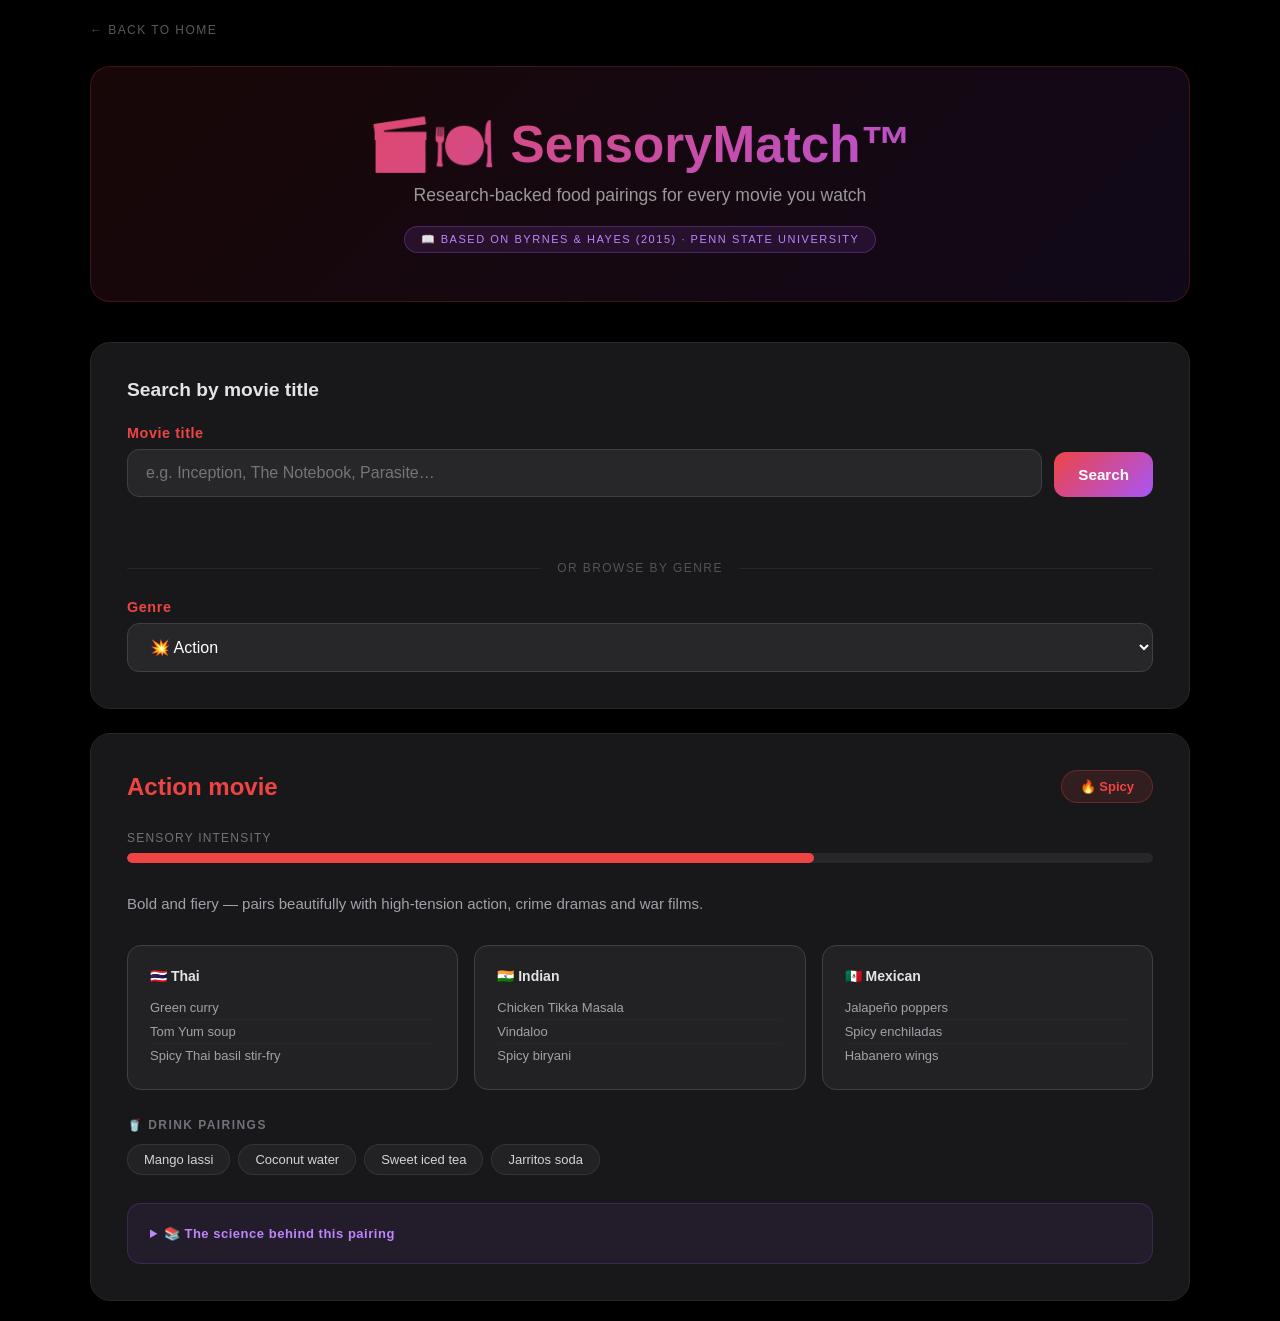
==== commit 9095b7cd: "Update index.html" ====
--- a/index.html
+++ b/index.html
@@ -3,94 +3,254 @@
 <head>
     <meta charset="UTF-8">
     <meta name="viewport" content="width=device-width, initial-scale=1.0">
-    <title>SensoryMatch Live Demo</title>
+    <title>SensoryMatch™ — Food Pairings for Every Movie</title>
     <style>
-        /* --- styles unchanged --- */
         * { margin: 0; padding: 0; box-sizing: border-box; }
         body {
             font-family: -apple-system, BlinkMacSystemFont, 'Segoe UI', Roboto, sans-serif;
-            background: #000; color: #fff; padding: 20px; min-height: 100vh;
-        }
-        .container { max-width: 1200px; margin: 0 auto; }
+            background: #000;
+            color: #fff;
+            padding: 20px;
+            min-height: 100vh;
+        }
+        .container { max-width: 1100px; margin: 0 auto; }
+
+        /* Back nav */
+        .back-nav {
+            margin-bottom: 28px;
+        }
+        .back-nav a {
+            font-size: 12px;
+            letter-spacing: .12em;
+            text-transform: uppercase;
+            color: rgba(255,255,255,.35);
+            text-decoration: none;
+            transition: color .2s;
+        }
+        .back-nav a:hover { color: rgba(255,255,255,.8); }
+
         header {
-            text-align: center; margin-bottom: 40px; padding: 40px 20px;
+            text-align: center;
+            margin-bottom: 40px;
+            padding: 48px 24px;
             background: linear-gradient(135deg, rgba(239,68,68,.1), rgba(168,85,247,.1));
-            border-radius: 20px; border: 1px solid rgba(239,68,68,.2);
+            border-radius: 20px;
+            border: 1px solid rgba(239,68,68,.2);
         }
         h1 {
-            font-size: 3rem; margin-bottom: 10px;
+            font-size: clamp(2rem, 6vw, 3.2rem);
+            margin-bottom: 10px;
             background: linear-gradient(135deg, #ef4444, #a855f7);
-            -webkit-background-clip: text; -webkit-text-fill-color: transparent;
+            -webkit-background-clip: text;
+            -webkit-text-fill-color: transparent;
             font-weight: 800;
         }
-        .subtitle { color: #999; font-size: 1.2rem; }
+        .subtitle { color: #999; font-size: 1.1rem; margin-bottom: 8px; }
+        .science-tag {
+            display: inline-block;
+            margin-top: 12px;
+            background: rgba(168,85,247,.12);
+            border: 1px solid rgba(168,85,247,.3);
+            color: #c084fc;
+            font-size: 11px;
+            letter-spacing: .14em;
+            text-transform: uppercase;
+            padding: 6px 16px;
+            border-radius: 100px;
+        }
+
         .demo-section {
-            background: #18181b; border-radius: 20px;
-            padding: 40px; margin-bottom: 30px; border: 1px solid #27272a;
-        }
-        .movie-input { margin-bottom: 30px; }
-        label {
-            display: block; margin-bottom: 12px;
-            color: #ef4444; font-weight: 700; font-size: 1.1rem;
-        }
-        select, input {
-            width: 100%; padding: 16px; background: #27272a;
-            border: 1px solid #3f3f46; border-radius: 12px;
-            color: #fff; font-size: 1.1rem;
-        }
-        .example-movies {
-            display: grid; grid-template-columns: repeat(auto-fit, minmax(140px, 1fr));
-            gap: 16px; margin-top: 24px;
-        }
-        .example-movie {
-            background: #27272a; padding: 20px; border-radius: 12px;
-            text-align: center; cursor: pointer; transition: .2s;
-            border: 2px solid #3f3f46;
-        }
-        .example-movie:hover {
-            border-color: #ef4444; transform: scale(1.05);
-            box-shadow: 0 4px 16px rgba(239,68,68,.2);
-        }
-        .intensity-bar { height: 100%; transition: .6s; border-radius: 6px; }
+            background: #18181b;
+            border-radius: 20px;
+            padding: 36px;
+            margin-bottom: 24px;
+            border: 1px solid #27272a;
+        }
+        .demo-section h2 { margin-bottom: 24px; font-size: 1.2rem; color: #e4e4e7; }
+
+        .input-row { display: grid; grid-template-columns: 1fr auto; gap: 12px; margin-bottom: 20px; align-items: end; }
+        label { display: block; margin-bottom: 8px; color: #ef4444; font-weight: 600; font-size: .9rem; letter-spacing: .04em; }
+        select, input[type="text"] {
+            width: 100%;
+            padding: 14px 18px;
+            background: #27272a;
+            border: 1px solid #3f3f46;
+            border-radius: 12px;
+            color: #fff;
+            font-size: 1rem;
+            transition: border-color .2s;
+        }
+        select:focus, input[type="text"]:focus { outline: none; border-color: #ef4444; }
+        .search-btn {
+            padding: 14px 24px;
+            background: linear-gradient(135deg, #ef4444, #a855f7);
+            border: none;
+            border-radius: 12px;
+            color: #fff;
+            font-size: .95rem;
+            font-weight: 600;
+            cursor: pointer;
+            white-space: nowrap;
+            transition: opacity .2s;
+        }
+        .search-btn:hover { opacity: .88; }
+        .search-btn:disabled { opacity: .45; cursor: not-allowed; }
+
+        .divider { display: flex; align-items: center; gap: 16px; margin: 24px 0; }
+        .divider-line { flex: 1; height: 1px; background: #27272a; }
+        .divider-text { font-size: 12px; color: #52525b; letter-spacing: .12em; text-transform: uppercase; }
+
+        /* Result panel */
+        .result-panel {
+            background: #18181b;
+            border-radius: 20px;
+            padding: 36px;
+            border: 1px solid #27272a;
+            display: none;
+        }
+        .result-panel.visible { display: block; }
+
+        .result-header {
+            display: flex;
+            align-items: center;
+            justify-content: space-between;
+            margin-bottom: 28px;
+            flex-wrap: wrap;
+            gap: 12px;
+        }
+        .movie-title-display {
+            font-size: 1.5rem;
+            font-weight: 700;
+            color: #ef4444;
+        }
+        .intensity-chip {
+            display: flex;
+            align-items: center;
+            gap: 8px;
+            padding: 8px 18px;
+            border-radius: 100px;
+            font-size: 13px;
+            font-weight: 600;
+            border: 1px solid transparent;
+        }
+
+        /* Intensity bar */
+        .intensity-wrap { margin-bottom: 28px; }
+        .intensity-wrap p { font-size: 12px; color: #71717a; margin-bottom: 8px; text-transform: uppercase; letter-spacing: .1em; }
+        .bar-track { background: #27272a; border-radius: 99px; height: 10px; overflow: hidden; }
+        .bar-fill { height: 100%; border-radius: 99px; transition: width .6s cubic-bezier(.4,0,.2,1); }
+
+        /* Description */
+        .pairing-desc { color: #a1a1aa; font-size: 15px; line-height: 1.72; margin-bottom: 28px; }
+
+        /* Food grid */
         .food-grid {
-            display: grid; grid-template-columns: repeat(auto-fit, minmax(280px,1fr));
-            gap: 20px; margin-top: 30px;
+            display: grid;
+            grid-template-columns: repeat(auto-fit, minmax(220px, 1fr));
+            gap: 16px;
+            margin-bottom: 28px;
         }
         .food-card {
-            background: rgba(39,39,42,.6);
-            padding: 24px; border-radius: 16px; border: 1px solid #3f3f46;
-        }
+            background: rgba(39,39,42,.7);
+            padding: 22px;
+            border-radius: 14px;
+            border: 1px solid #3f3f46;
+        }
+        .food-card h3 { font-size: 14px; font-weight: 700; color: #e4e4e7; margin-bottom: 12px; }
+        .food-card ul { list-style: none; }
+        .food-card li { font-size: 13px; color: #a1a1aa; padding: 4px 0; border-bottom: 1px solid #27272a; }
+        .food-card li:last-child { border-bottom: none; }
+
+        /* Drinks */
+        .drinks-section h4 { font-size: 12px; text-transform: uppercase; letter-spacing: .12em; color: #71717a; margin-bottom: 12px; }
+        .drink-tags { display: flex; flex-wrap: wrap; gap: 8px; }
         .drink-tag {
             background: rgba(39,39,42,.7);
-            border: 1px solid rgba(63,63,70,.5);
-            color: #d4d4d8; padding: 8px 16px;
-            border-radius: 999px; font-size: .9rem;
+            border: 1px solid rgba(63,63,70,.6);
+            color: #d4d4d8;
+            padding: 7px 16px;
+            border-radius: 999px;
+            font-size: 13px;
+        }
+
+        /* Science box */
+        .science-box {
+            margin-top: 28px;
+            background: rgba(168,85,247,.07);
+            border: 1px solid rgba(168,85,247,.2);
+            border-radius: 14px;
+            padding: 22px;
+        }
+        .science-box summary {
+            font-size: 13px;
+            color: #c084fc;
+            cursor: pointer;
+            font-weight: 600;
+            letter-spacing: .04em;
+        }
+        .science-box p { margin-top: 14px; font-size: 13px; color: #a1a1aa; line-height: 1.7; }
+        .science-box ul { margin-top: 10px; padding-left: 0; list-style: none; }
+        .science-box li { font-size: 13px; color: #a1a1aa; padding: 5px 0; display: flex; gap: 8px; }
+        .science-box li::before { content: '•'; color: #7c3aed; flex-shrink: 0; }
+        .science-box a { color: #a78bfa; }
+
+        /* Error */
+        .error-msg { color: #f87171; font-size: 14px; margin-top: 10px; min-height: 20px; }
+
+        /* Spinner */
+        .spinner { display: none; width: 20px; height: 20px; border: 2px solid rgba(239,68,68,.2); border-top-color: #ef4444; border-radius: 50%; animation: spin .7s linear infinite; }
+        @keyframes spin { to { transform: rotate(360deg); } }
+        .spinner.active { display: inline-block; }
+
+        @media(max-width: 600px) {
+            .input-row { grid-template-columns: 1fr; }
+            .demo-section { padding: 24px 18px; }
         }
     </style>
 </head>
-
 <body>
 <div class="container">
-<header>
-    <h1>🎬🍽️ SensoryMatch</h1>
-    <p class="subtitle">Movies you’ll love. Food your brain craves.</p>
-</header>
-
-<div class="demo-section">
-    <h2 style="margin-bottom:24px;">Search a Movie</h2>
-
-    <!-- OMDb SEARCH -->
-    <div class="movie-input">
-        <label>Search by Movie Title:</label>
+
+  <div class="back-nav"><a href="/">← Back to home</a></div>
+
+  <header>
+    <h1>🎬🍽️ SensoryMatch™</h1>
+    <p class="subtitle">Research-backed food pairings for every movie you watch</p>
+    <span class="science-tag">📖 Based on Byrnes &amp; Hayes (2015) · Penn State University</span>
+  </header>
+
+  <!-- Search -->
+  <div class="demo-section">
+    <h2>Search by movie title</h2>
+    <div class="input-row">
+      <div>
+        <label for="movieSearch">Movie title</label>
         <input
-            id="movieSearch"
-            placeholder="Type a movie and press Enter…"
-            onkeydown="if(event.key==='Enter') searchMovie()"
+          id="movieSearch"
+          type="text"
+          placeholder="e.g. Inception, The Notebook, Parasite…"
+          autocomplete="off"
         >
-    </div>
-
-    <label>Or Select a Genre:</label>
-    <select id="genreSelect" onchange="updatePairing()">
+      </div>
+      <div>
+        <label>&nbsp;</label>
+        <button class="search-btn" id="searchBtn" onclick="searchMovie()">
+          <span id="btnLabel">Search</span>
+          <span class="spinner" id="spinner"></span>
+        </button>
+      </div>
+    </div>
+    <div class="error-msg" id="errorMsg"></div>
+
+    <div class="divider">
+      <div class="divider-line"></div>
+      <div class="divider-text">or browse by genre</div>
+      <div class="divider-line"></div>
+    </div>
+
+    <div>
+      <label for="genreSelect">Genre</label>
+      <select id="genreSelect" onchange="updateFromGenre()">
         <option value="horror">🎃 Horror</option>
         <option value="thriller">🔪 Thriller</option>
         <option value="crime">🕵️ Crime</option>
@@ -103,102 +263,200 @@
         <option value="comedy">😂 Comedy</option>
         <option value="romance">💕 Romance</option>
         <option value="family">👨‍👩‍👧‍👦 Family</option>
-    </select>
+      </select>
+    </div>
+  </div>
+
+  <!-- Result -->
+  <div class="result-panel" id="resultPanel">
+    <div class="result-header">
+      <div class="movie-title-display" id="movieTitleDisplay">—</div>
+      <div class="intensity-chip" id="intensityChip"></div>
+    </div>
+
+    <div class="intensity-wrap">
+      <p>Sensory intensity</p>
+      <div class="bar-track"><div class="bar-fill" id="barFill" style="width:0%"></div></div>
+    </div>
+
+    <p class="pairing-desc" id="pairingDesc"></p>
+
+    <div class="food-grid" id="foodGrid"></div>
+
+    <div class="drinks-section">
+      <h4>🥤 Drink pairings</h4>
+      <div class="drink-tags" id="drinkTags"></div>
+    </div>
+
+    <details class="science-box">
+      <summary>📚 The science behind this pairing</summary>
+      <p>Based on research linking personality traits and sensation-seeking to food and sensory preferences.</p>
+      <ul>
+        <li>Capsaicin triggers endorphin release, mirroring the adrenaline rush of intense films.</li>
+        <li>High sensation-seekers (action/horror fans) are ~6× more likely to enjoy spicy food.</li>
+        <li>Comfort foods activate nostalgia and emotional resilience pathways — ideal for dramas.</li>
+        <li>Sweet or cooling drinks help reset the palate between plot twists.</li>
+      </ul>
+      <p style="margin-top:12px">Source: <a href="https://pmc.ncbi.nlm.nih.gov/articles/PMC3607321/" target="_blank" rel="noopener">Byrnes &amp; Hayes (2015) — Penn State University</a></p>
+    </details>
+  </div>
+
 </div>
 
-<div class="demo-section">
-    <h2>Food Pairing for: <span id="movieTitle" style="color:#ef4444;">Action Movie</span></h2>
-    <div id="foodGrid" class="food-grid"></div>
-    <div id="drinkTags" style="margin-top:20px; display:flex; gap:10px; flex-wrap:wrap;"></div>
-</div>
-</div>
-
 <script>
-/* ---------- CONFIG ---------- */
+/* ── DATA ────────────────────────────────────────────────── */
 const OMDB_API_KEY = "598543d";
 
-/* ---------- DATA ---------- */
-const GENRE_INTENSITY = {
-  horror:3, thriller:2, crime:2, action:2,
-  scifi:1, adventure:1, fantasy:1, mystery:1,
-  drama:0, comedy:0, romance:0, family:0
-};
-
-const FOOD_DATA = {
-  spiceLevels:{
-    0:{name:"Comfort",emoji:"🍕",cuisines:{Comfort:["Mac & cheese","Pizza","Grilled cheese"]}},
-    1:{name:"Mild Kick",emoji:"🌶️",cuisines:{Asian:["Pad Thai","Teriyaki chicken"]}},
-    2:{name:"Spicy",emoji:"🔥",cuisines:{Mexican:["Tacos","Spicy wings"]}},
-    3:{name:"Inferno",emoji:"💀",cuisines:{Korean:["Buldak chicken","Fire noodles"]}}
+const LEVELS = {
+  0: {
+    name: "Comfort", emoji: "🍕", color: "#facc15",
+    bg: "rgba(250,204,21,.12)", border: "rgba(250,204,21,.3)",
+    description: "Warm, familiar favourites that wrap you in cosiness — perfect for dramas, romances and feel-good films.",
+    cuisines: {
+      "🇺🇸 American":  ["Mac & cheese", "Classic cheeseburger", "Grilled cheese & tomato soup"],
+      "🇮🇹 Italian":   ["Spaghetti Bolognese", "Chicken Parmigiana", "Garlic bread & antipasto"],
+      "🏠 Comfort":   ["Shepherd's pie", "Fish & chips", "Banana bread & hot chocolate"]
+    },
+    drinks: ["Hot chocolate", "Warm apple cider", "Vanilla milkshake", "Chamomile tea"]
   },
-  drinks:{
-    0:["Hot chocolate","Tea"],
-    1:["Ginger ale","Lime soda"],
-    2:["Mango lassi","Iced tea"],
-    3:["Milk","Coconut water"]
+  1: {
+    name: "Mild Kick", emoji: "🌶️", color: "#fb923c",
+    bg: "rgba(251,146,60,.12)", border: "rgba(251,146,60,.3)",
+    description: "A gentle warmth that adds depth without overpowering — ideal for adventure, sci-fi and light thrillers.",
+    cuisines: {
+      "🇲🇽 Mexican":        ["Chicken tacos with mild salsa", "Quesadillas", "Guacamole & chips"],
+      "🌏 Asian":           ["Teriyaki chicken rice bowl", "Pad Thai (mild)", "Gyoza dumplings"],
+      "🫙 Mediterranean":  ["Falafel wrap", "Shawarma plate", "Hummus & pita platter"]
+    },
+    drinks: ["Mango lassi", "Ginger lemonade", "Sparkling water with lime", "Horchata"]
+  },
+  2: {
+    name: "Spicy", emoji: "🔥", color: "#ef4444",
+    bg: "rgba(239,68,68,.12)", border: "rgba(239,68,68,.3)",
+    description: "Bold and fiery — pairs beautifully with high-tension action, crime dramas and war films.",
+    cuisines: {
+      "🇹🇭 Thai":    ["Green curry", "Tom Yum soup", "Spicy Thai basil stir-fry"],
+      "🇮🇳 Indian":  ["Chicken Tikka Masala", "Vindaloo", "Spicy biryani"],
+      "🇲🇽 Mexican": ["Jalapeño poppers", "Spicy enchiladas", "Habanero wings"]
+    },
+    drinks: ["Mango lassi", "Coconut water", "Sweet iced tea", "Jarritos soda"]
+  },
+  3: {
+    name: "Inferno 💀", emoji: "💀", color: "#dc2626",
+    bg: "rgba(220,38,38,.15)", border: "rgba(220,38,38,.4)",
+    description: "Maximum heat for maximum adrenaline. Not for the faint-hearted — reserved for horror and extreme thrillers.",
+    cuisines: {
+      "🇰🇷 Korean":  ["Buldak fire chicken", "Habanero KFC", "Spicy tteokbokki"],
+      "🇮🇳 Indian":  ["Ghost-pepper vindaloo", "Phaal curry", "Naga chicken"],
+      "🇺🇸 American":["Carolina Reaper wings", "Fire nachos", "Extreme hot sauce challenge"]
+    },
+    drinks: ["Milk (seriously)", "Coconut water", "Sweet tamarind juice", "Honey lemon water"]
   }
 };
 
-/* ---------- OMDb SEARCH ---------- */
+const GENRE_MAP = {
+  horror:3, thriller:2, crime:2, action:2, war:2,
+  scifi:1, adventure:1, fantasy:1, mystery:1, western:1,
+  drama:0, comedy:0, romance:0, family:0, documentary:0, animation:0
+};
+
+function mapOMDbGenre(str = "") {
+  str = str.toLowerCase();
+  for (const [key, val] of Object.entries(GENRE_MAP)) {
+    if (str.includes(key === "scifi" ? "sci-fi" : key)) return val;
+  }
+  return 0;
+}
+
+/* ── SEARCH ──────────────────────────────────────────────── */
 async function searchMovie() {
   const q = document.getElementById("movieSearch").value.trim();
-  if (!q) return;
-
-  const url = `https://www.omdbapi.com/?apikey=${OMDB_API_KEY}&t=${encodeURIComponent(q)}`;
-  const res = await fetch(url);
-  const data = await res.json();
-
-  if (data.Response === "False") {
-    alert(data.Error);
-    return;
+  if (!q) { showError("Please enter a movie title."); return; }
+
+  setLoading(true);
+  clearError();
+
+  try {
+    const res = await fetch(`https://www.omdbapi.com/?apikey=${OMDB_API_KEY}&t=${encodeURIComponent(q)}`);
+    const data = await res.json();
+
+    if (data.Response === "False") {
+      showError(data.Error || "Movie not found. Try a different title.");
+      setLoading(false);
+      return;
+    }
+
+    const level = mapOMDbGenre(data.Genre || "");
+    displayPairing(data.Title, level, data.Year ? `${data.Title} (${data.Year})` : data.Title);
+  } catch(e) {
+    showError("Network error — please check your connection and try again.");
   }
 
-  const genre = mapOMDbGenre(data.Genre);
-  displayPairing(data.Title, genre);
+  setLoading(false);
 }
 
-function mapOMDbGenre(g="") {
-  g = g.toLowerCase();
-  if (g.includes("horror")) return "horror";
-  if (g.includes("thriller")) return "thriller";
-  if (g.includes("crime")) return "crime";
-  if (g.includes("action")) return "action";
-  if (g.includes("sci-fi")) return "scifi";
-  if (g.includes("adventure")) return "adventure";
-  if (g.includes("fantasy")) return "fantasy";
-  if (g.includes("mystery")) return "mystery";
-  if (g.includes("romance")) return "romance";
-  if (g.includes("comedy")) return "comedy";
-  if (g.includes("family")) return "family";
-  return "drama";
+function updateFromGenre() {
+  const g = document.getElementById("genreSelect").value;
+  const level = GENRE_MAP[g] ?? 0;
+  displayPairing(g.charAt(0).toUpperCase() + g.slice(1) + " movie", level);
 }
 
-/* ---------- CORE LOGIC ---------- */
-function updatePairing() {
-  const g = genreSelect.value;
-  displayPairing(g + " movie", g);
+function displayPairing(rawTitle, level, displayTitle) {
+  const data = LEVELS[level];
+  const title = displayTitle || rawTitle;
+
+  document.getElementById("resultPanel").classList.add("visible");
+  document.getElementById("movieTitleDisplay").textContent = title;
+
+  // Chip
+  const chip = document.getElementById("intensityChip");
+  chip.textContent = `${data.emoji} ${data.name}`;
+  chip.style.background = data.bg;
+  chip.style.borderColor = data.border;
+  chip.style.color = data.color;
+
+  // Bar
+  const pct = Math.round((level / 3) * 100);
+  document.getElementById("barFill").style.width = `${Math.max(pct, 12)}%`;
+  document.getElementById("barFill").style.background = data.color;
+
+  // Description
+  document.getElementById("pairingDesc").textContent = data.description;
+
+  // Food grid
+  const grid = document.getElementById("foodGrid");
+  grid.innerHTML = "";
+  for (const [cuisine, dishes] of Object.entries(data.cuisines)) {
+    const card = document.createElement("div");
+    card.className = "food-card";
+    card.innerHTML = `<h3>${cuisine}</h3><ul>${dishes.map(d => `<li>${d}</li>`).join("")}</ul>`;
+    grid.appendChild(card);
+  }
+
+  // Drinks
+  document.getElementById("drinkTags").innerHTML =
+    data.drinks.map(d => `<span class="drink-tag">${d}</span>`).join("");
+
+  // Scroll into view smoothly
+  document.getElementById("resultPanel").scrollIntoView({ behavior: "smooth", block: "nearest" });
 }
 
-function displayPairing(title, genre) {
-  const level = GENRE_INTENSITY[genre] || 0;
-  const food = FOOD_DATA.spiceLevels[level];
-  movieTitle.textContent = title;
-
-  foodGrid.innerHTML = "";
-  Object.entries(food.cuisines).forEach(([k,v])=>{
-    foodGrid.innerHTML += `
-      <div class="food-card">
-        <h3>${food.emoji} ${food.name}</h3>
-        <ul>${v.map(d=>`<li>${d}</li>`).join("")}</ul>
-      </div>`;
-  });
-
-  drinkTags.innerHTML = FOOD_DATA.drinks[level]
-    .map(d=>`<span class="drink-tag">${d}</span>`).join("");
+function setLoading(on) {
+  document.getElementById("searchBtn").disabled = on;
+  document.getElementById("btnLabel").textContent = on ? "Searching…" : "Search";
+  document.getElementById("spinner").classList.toggle("active", on);
 }
 
-/* INIT */
-displayPairing("Action Movie","action");
+function showError(msg) { document.getElementById("errorMsg").textContent = msg; }
+function clearError()   { document.getElementById("errorMsg").textContent = ""; }
+
+/* ── INIT ─────────────────────────────────────────────────── */
+document.getElementById("movieSearch").addEventListener("keydown", e => {
+  if (e.key === "Enter") searchMovie();
+});
+
+// Show default pairing on load
+updateFromGenre();
 </script>
 </body>
 </html>
